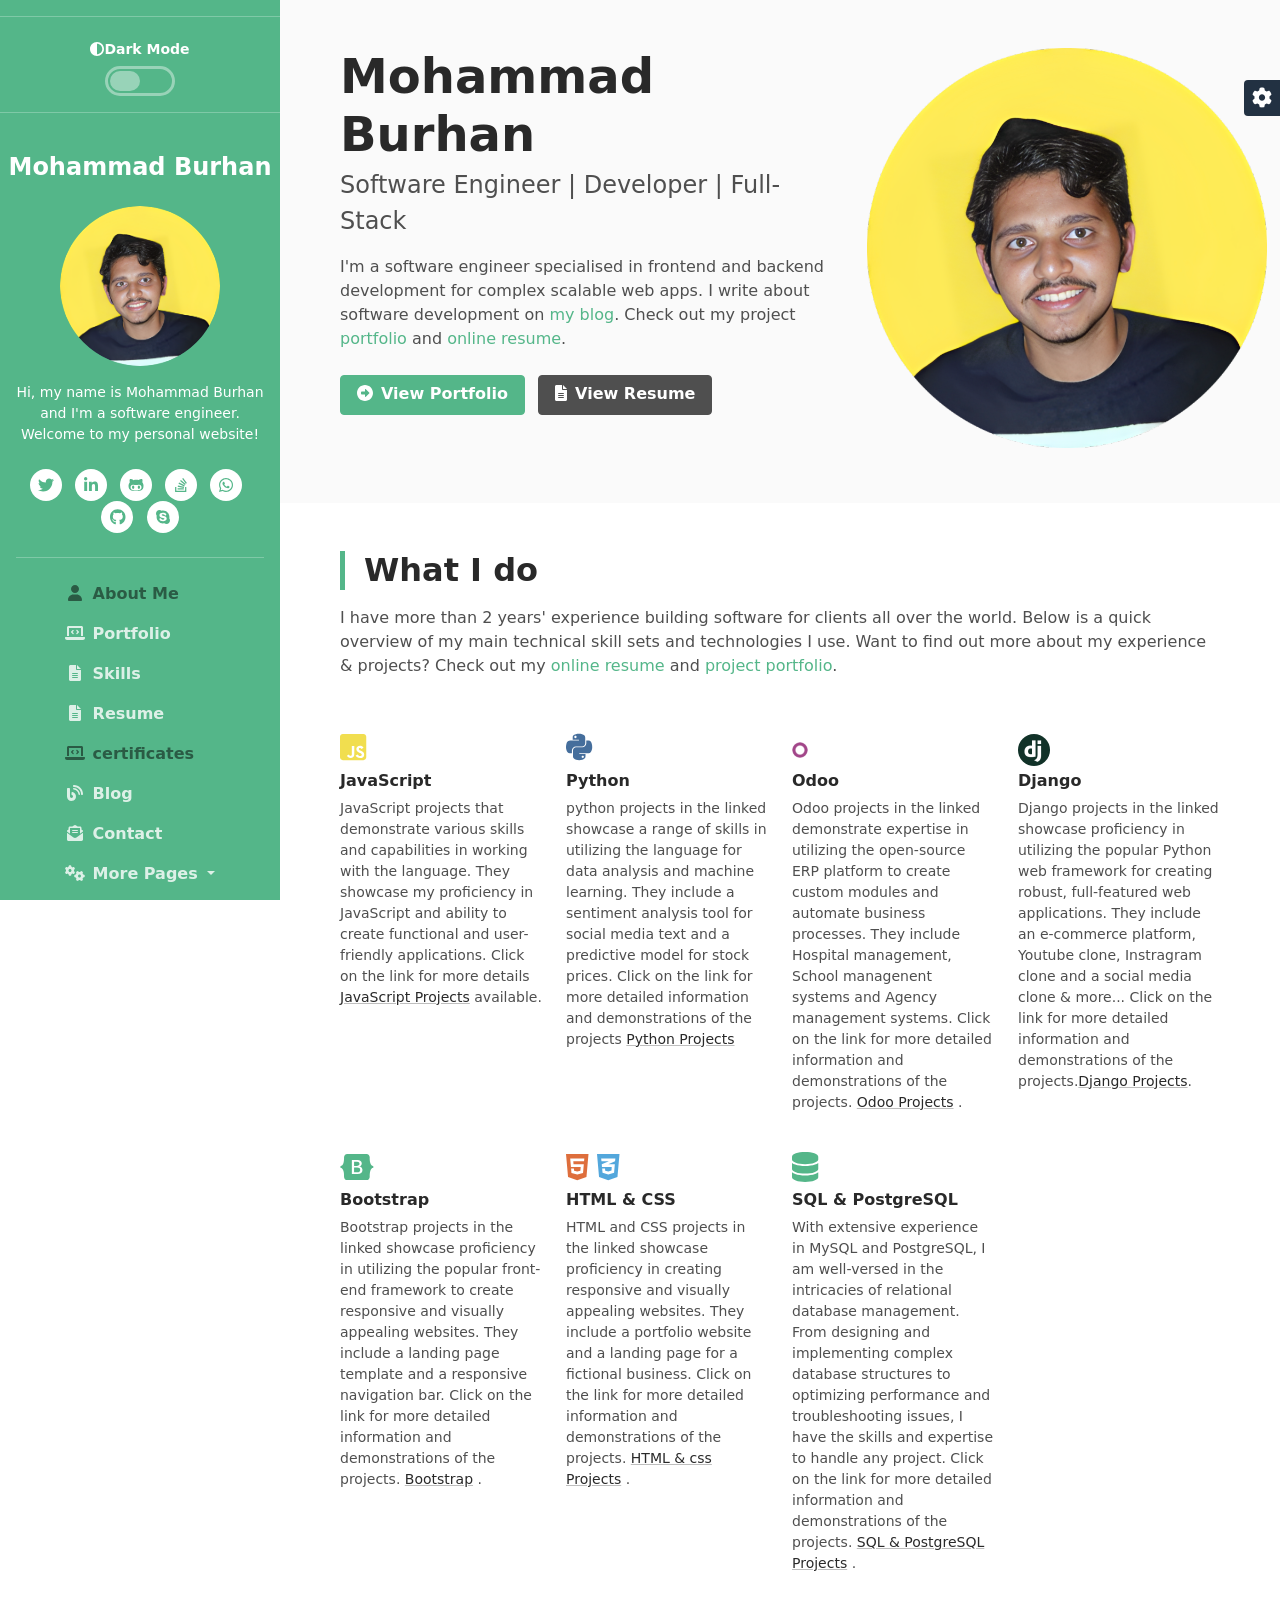
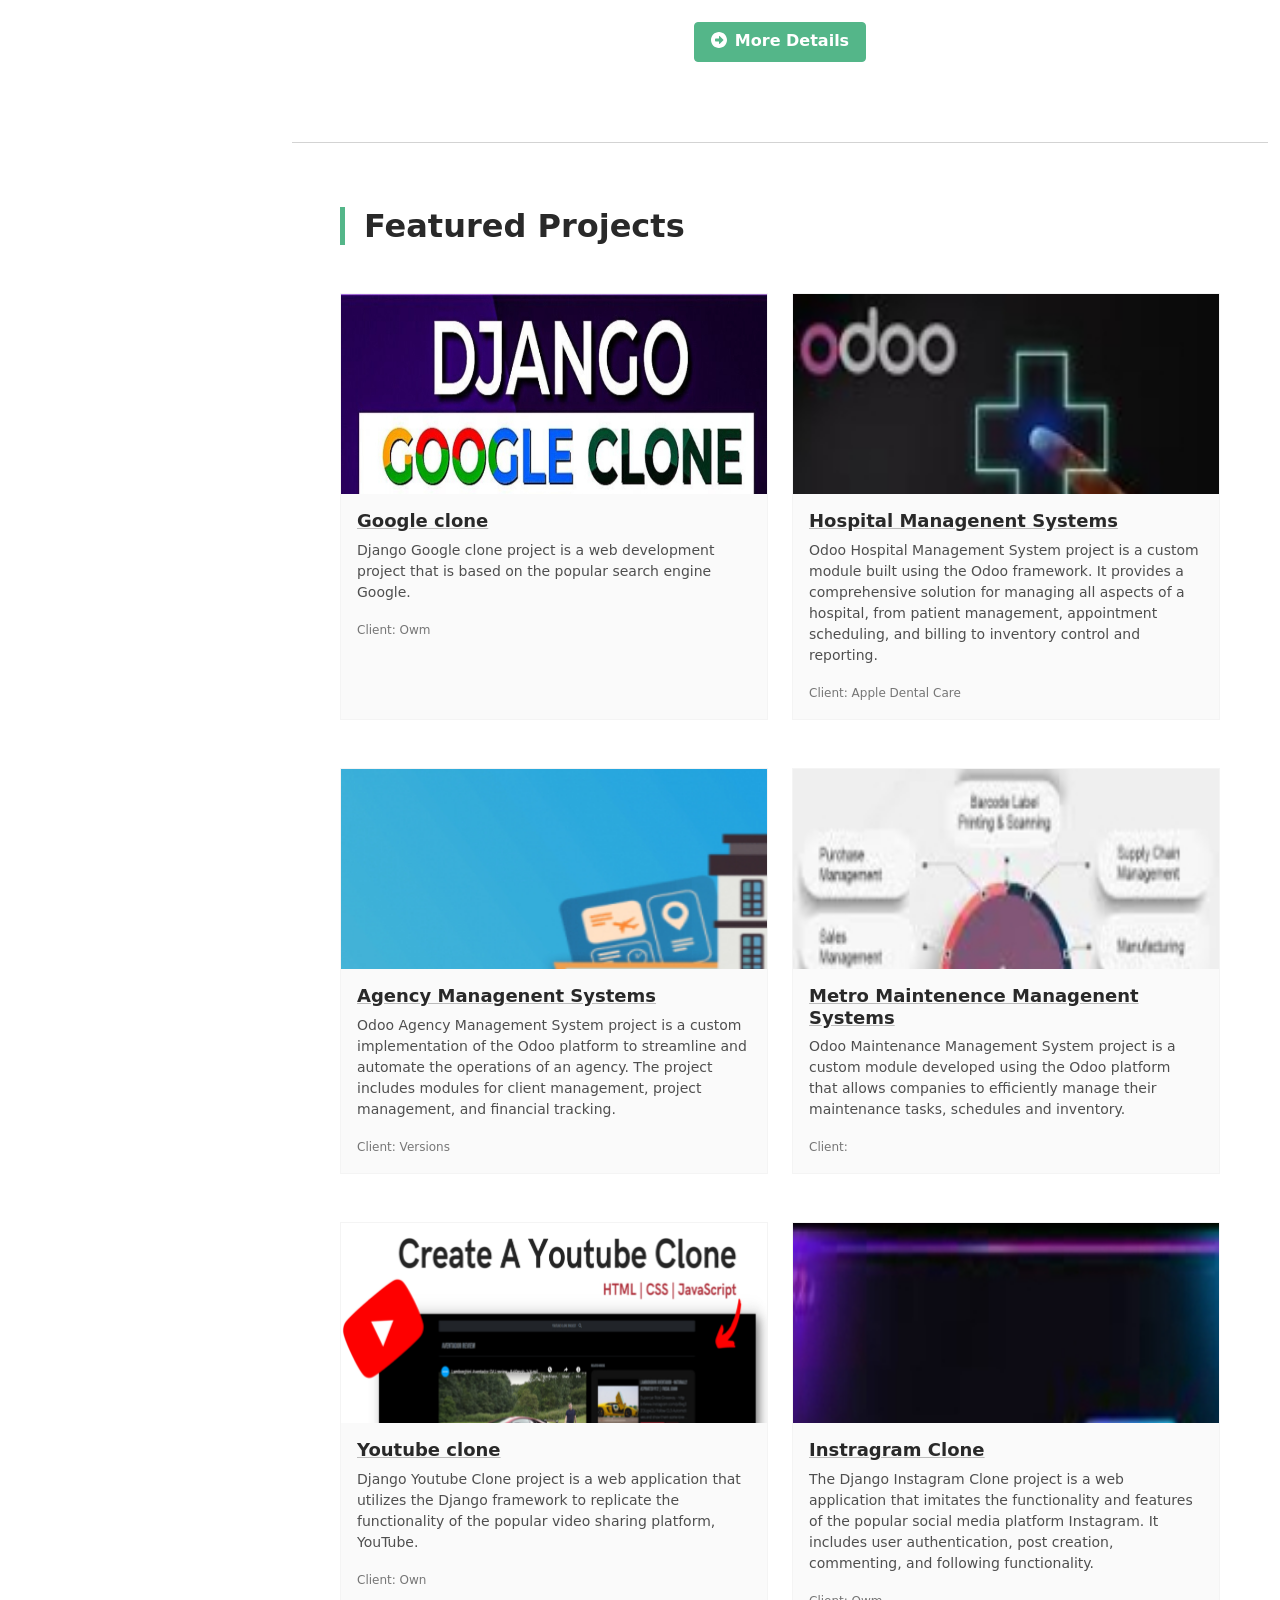
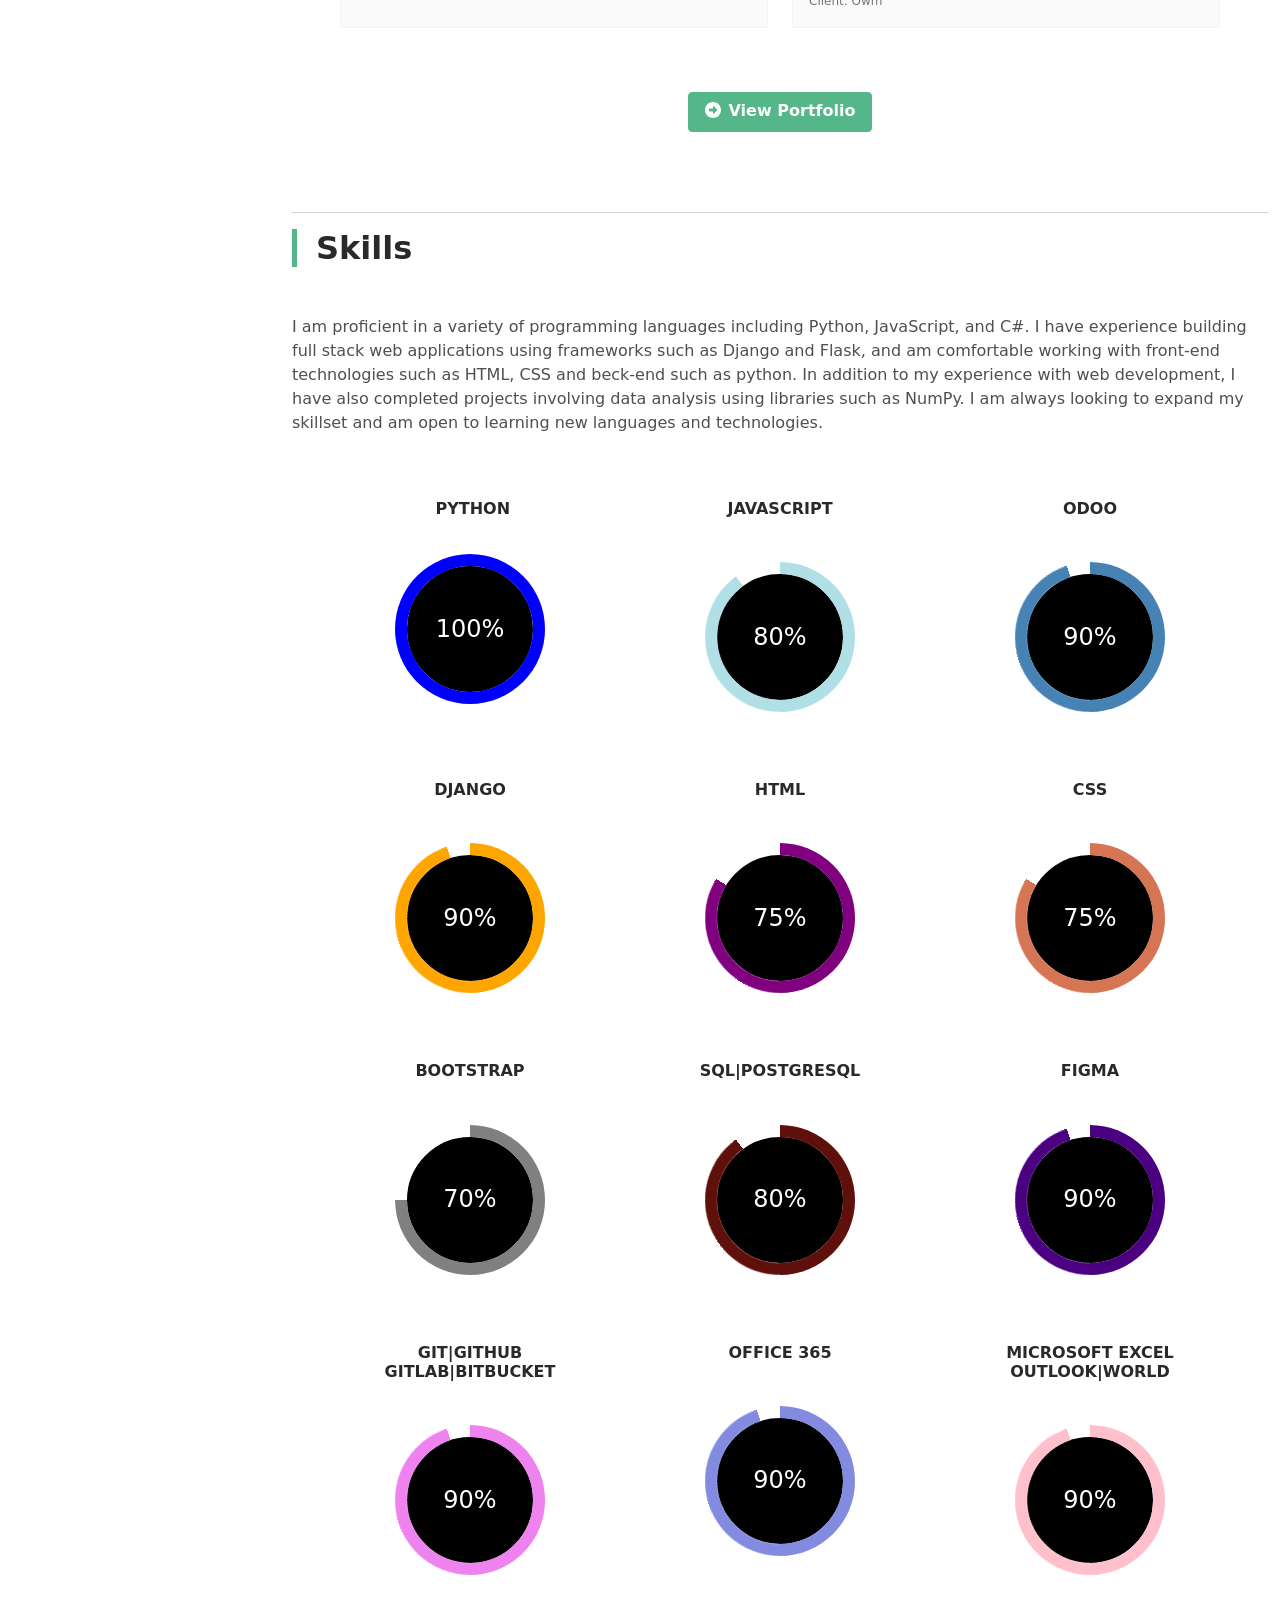
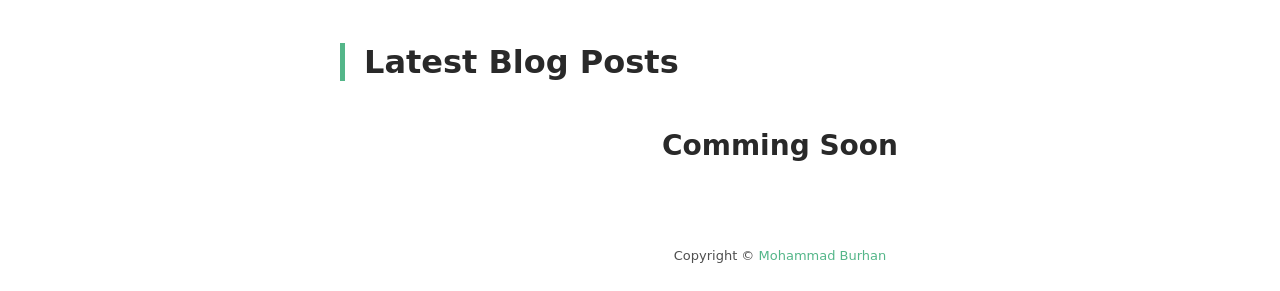
==== index.html @ ff27d80c "updated" ====
<!DOCTYPE html>
<html lang="en">

<head>
	<title>Mohammad Burhan</title>

	<!-- Meta -->
	<meta charset="utf-8">
	<meta http-equiv="X-UA-Compatible" content="IE=edge">
	<meta name="viewport" content="width=device-width, initial-scale=1.0">
	<meta name="description" content="">
	<meta name="author" content="">
	<link rel="shortcut icon" href="favicon.ico">

	<!-- Google Fonts -->
	<link href="https://fonts.googleapis.com/css?family=Roboto:300,400,500,700" rel="stylesheet">

	<!-- FontAwesome JS -->
	<script defer src="assets/fontawesome/js/all.js"></script>

	<!-- Plugin CSS -->
	<link rel="stylesheet" href="assets/plugins/tiny-slider/tiny-slider.css">

	<!-- Theme CSS -->
	<link id="theme-style" rel="stylesheet" href="assets/css/theme-1.css">
	<link id="theme-style" rel="stylesheet" href="assets/css/skill.css">

</head>

<body oncontextmenu="return false;">



	<div class="main-wrapper">
		<section class="about-me-section p-3 p-lg-5 theme-bg-light">
			<header class="header text-center">
				<div class="dark-mode-toggle">
					<hr class="mb-4">
					<h4 class="toggle-name"><i class="fas fa-adjust"></i>Dark Mode</h4>

					<input class="toggle" id="darkmode" type="checkbox">
					<label class="toggle-btn mx-auto mb-0" for="darkmode"></label>
					<hr>

				</div><!--//dark-mode-toggle-->
				<div class="force-overflow">
					<h1 class="blog-name pt-lg-4 mb-0"><a class="no-text-decoration" href="index.html">Mohammad
							Burhan</a></h1>

					<nav class="navbar navbar-expand-lg navbar-dark">

						<button class="navbar-toggler" type="button" data-bs-toggle="collapse"
							data-bs-target="#navigation" aria-controls="navigation" aria-expanded="false"
							aria-label="Toggle navigation">
							<span class="navbar-toggler-icon"></span>
						</button>

						<div id="navigation" class="collapse navbar-collapse flex-column">
							<div class="profile-section pt-3 pt-lg-0">
								<img class="profile-image mb-3 rounded-circle mx-auto" src="assets/images/profile.png"
									alt="image">

								<div class="bio mb-3">Hi, my name is Mohammad Burhan and I'm a software engineer.
									Welcome to my
									personal website!</div><!--//bio-->
								<ul class="social-list list-inline py-2 mx-auto">
									<li class="list-inline-item"><a href="#"><i class="fab fa-twitter fa-fw"></i></a>
									</li>
									<li class="list-inline-item"><a
											href="https://www.linkedin.com/in/burhanmohammad/"><i
												class="fab fa-linkedin-in fa-fw"></i></a></li>
									<li class="list-inline-item"><a href="https://github.com/BurhanMohammad"><i
												class="fab fa-github-alt fa-fw"></i></a></li>
									<li class="list-inline-item"><a href="#"><i
												class="fab fa-stack-overflow fa-fw"></i></a>
									</li>
									<li class="list-inline-item"><a href="https://wa.me/917036037203"><i
												class="fa-brands fa-whatsapp"></i></a></li>
									<li class="list-inline-item"><a href="https://github.com/BurhanMohammad"><i
												class="fa-brands fa-github"></i></a></li>
									<li class="list-inline-item"><a href="https://join.skype.com/invite/yjbxl233XgfF"><i
												class="fa-brands fa-skype"></i></a></li>

								</ul><!--//social-list-->


								<hr>
							</div><!--//profile-section-->


							<ul class="navbar-nav flex-column text-start">
								<li class="nav-item">
									<a class="nav-link scrollto active" href="index.html"><i
											class="fas fa-user fa-fw me-2"></i>About
										Me<span class="sr-only"></span></a>
								</li>
								<li class="nav-item">
									<a class="nav-link scrollto" href="portfolio.html"><i
											class="fas fa-laptop-code fa-fw me-2"></i>Portfolio</a>
								</li>
								<!-- <li class="nav-item">
									<a class="nav-link scrollto" href="services.html"><i
											class="fas fa-briefcase fa-fw me-2"></i>Services
										&amp; Pricing</a>
								</li> -->
								<li class="nav-item">
									<a class="nav-link scrollto" href="skills.html"><i
											class="fas fa-file-alt fa-fw me-2"></i>Skills</a>
								</li>
								<li class="nav-item">
									<a class="nav-link scrollto" href="resume.html"><i
											class="fas fa-file-alt fa-fw me-2"></i>Resume</a>
								</li>
								<li class="nav-item">
									<a class="nav-link active" href="certificates.html"><i
											class="fas fa-laptop-code fa-fw me-2"></i>certificates</a>
								</li>
								<li class="nav-item">
									<a class="nav-link scrollto" href="blog-home.html"><i
											class="fas fa-blog fa-fw me-2"></i>Blog</a>
								</li>
								<li class="nav-item scrollto">
									<a class="nav-link" href="contact.html"><i
											class="fas fa-envelope-open-text fa-fw me-2"></i>Contact</a>
								</li>
								<li class="nav-item dropdown">
									<a class="nav-link dropdown-toggle" href="#" id="navbarDropdown" role="button"
										data-bs-toggle="dropdown" aria-expanded="false">
										<i class="fas fa-cogs fa-fw me-2"></i>More Pages
									</a>
									<ul class="dropdown-menu" aria-labelledby="navbarDropdown">
										<li><a class="dropdown-item" href="project.html">Project Page</a></li>
										<li><a class="dropdown-item" href="blog-home.html">Blog Home 1</a></li>
										<li><a class="dropdown-item" href="blog-home-alt.html">Blog Home 2</a></li>
										<li><a class="dropdown-item" href="blog-post.html">Blog Post</a></li>
									</ul>
								</li>
							</ul>

							<div class="my-2">
								<a class="btn btn-primary" href="contact.html" target="_blank"><i
										class="fas fa-paper-plane me-2"></i>Hire Me</a>
							</div>

						</div>
					</nav>
				</div><!--//force-overflow-->
			</header>
			<div class="container">
				<div class="profile-teaser row">

					<div class="col">
						<h2 class="name font-weight-bold mb-1">Mohammad Burhan</h2>
						<div class="tagline mb-3">Software Engineer | Developer | Full-Stack</div>
						<div class="bio mb-4">I'm a software engineer specialised in frontend and backend development
							for complex scalable web apps. I write about software development on <a class="text-link"
								href="blog-home.html">my blog</a>. Check out
							my project <a class="text-link" href="portfolio.html">portfolio</a> and <a class="text-link"
								href="resume.html">online resume</a>.
						</div><!--//bio-->
						<div class="mb-4">
							<a class="btn btn-primary me-2 mb-3" href="portfolio.html"><i
									class="fas fa-arrow-alt-circle-right me-2"></i><span
									class="d-none d-md-inline">View</span> Portfolio</a>
							<a class="btn btn-secondary mb-3" href="resume.html"><i
									class="fas fa-file-alt me-2"></i><span class="d-none d-md-inline">View</span>
								Resume</a>
						</div>
					</div><!--//col-->

					<div class="col-md-5 col-lg-5">
						<img class="profile-image img-fluid mb-3 mb-lg-0 me-md-0" src="assets/images/profile.png"
							alt="">
					</div>
				</div>
			</div>
		</section><!--//about-me-section-->

		<section class="overview-section p-3 p-lg-5">
			<div class="container">
				<h2 class="section-title font-weight-bold mb-3">What I do</h2>
				<div class="section-intro mb-5">I have more than 2 years' experience building software for clients all
					over the world. Below is a quick overview of my main technical skill sets and technologies I use.
					Want to find out more about my experience & projects? Check out my <a class="text-link"
						href="resume.html">online resume</a> and <a class="text-link" href="portfolio.html">project
						portfolio</a>.</div>
				<div class="row">
					<div class="item col-6 col-lg-3">
						<div class="item-inner">
							<div class="item-icon"><i class="fab fa-js-square"></i></div>
							<h3 class="item-title">JavaScript</h3>
							<div class="item-desc">JavaScript projects that demonstrate various skills and capabilities
								in working with the language.
								They showcase my proficiency in JavaScript and ability to create functional and
								user-friendly applications.
								Click on the link for more details
								<a class="theme-link" href="project.html" target="_blank">JavaScript Projects</a>
								available.
							</div>
						</div><!--//item-inner-->
					</div><!--//item-->
					<div class="item col-6 col-lg-3">
						<div class="item-inner">
							<div class="item-icon"><i class="fab fa-python me-2"></i></div>
							<h3 class="item-title">Python</h3>
							<div class="item-desc">python projects in the linked showcase a range of skills in utilizing
								the language for data analysis and machine learning. They include a sentiment analysis
								tool for social media text and a predictive model for stock prices.
								Click on the link for more detailed information and demonstrations of the projects
								<a class="theme-link" href="project.html" target="_blank">Python Projects</a>
							</div>
						</div><!--//item-inner-->
					</div><!--//item-->

					<div class="item col-6 col-lg-3">
						<div class="item-inner">
							<div class="item-icon"><img class="rounded-circle" src="assets/images/favicon.ico"
									alt="image"></div>
							<h3 class="item-title">Odoo</h3>
							<div class="item-desc">Odoo projects in the linked demonstrate expertise in utilizing the
								open-source ERP platform to create custom modules and automate business processes.
								They include Hospital management, School managenent systems and Agency management
								systems.
								Click on the link for more detailed information and demonstrations of the projects. <a
									class="theme-link" href="project.html" target="_blank">Odoo Projects</a>
								.</div>
						</div><!--//item-inner-->
					</div><!--//item-->

					<div class="item col-6 col-lg-3">
						<div class="item-inner">
							<div class="item-icon"><img class="rounded-circle"
									src="assets/images/favicon.6dbf28c0650e.ico" alt="image"></div>
							<h3 class="item-title">Django</h3>
							<div class="item-desc">Django projects in the linked showcase proficiency in utilizing the
								popular Python web framework for creating robust, full-featured web applications.
								They include an e-commerce platform, Youtube clone, Instragram clone and a social media
								clone & more...
								Click on the link for more detailed information and demonstrations of the projects.<a
									class="theme-link" href="" target="_blank">Django Projects</a>.

							</div>
						</div><!--//item-inner-->
					</div><!--//item-->
					<div class="item col-6 col-lg-3">
						<div class="item-inner">
							<div class="item-icon"><i class="fab fa-bootstrap"></i></div>
							<h3 class="item-title">Bootstrap</h3>
							<div class="item-desc">Bootstrap projects in the linked showcase proficiency in utilizing
								the popular front-end framework to create responsive and visually appealing websites.
								They include a landing page template and a responsive navigation bar. Click on the link
								for more detailed information and demonstrations of the projects. <a class="theme-link"
									href="project.html" target="_blank">Bootstrap</a>
								.
							</div>
						</div><!-- //item-inner -->
					</div><!-- //item -->
					<!-- <div class="item col-6 col-lg-3">
						<div class="item-inner">
							<div class="item-icon"><i class="fab fa-npm me-2"></i><i class="fab fa-gulp me-2"></i><i
									class="fab fa-grunt"></i></div>
							<h3 class="item-title">npm, Gulp &amp; Grunt</h3>
							<div class="item-desc">List skills/technologies here. You can change the icon above to any
								of the 1500+ <a class="theme-link" href="https://fontawesome.com/"
									target="_blank">FontAwesome 5 free icons</a> available. Aenean commodo ligula eget
								dolor. </div>
						</div>//item-inner
					</div>//item -->
					<div class="item col-6 col-lg-3">
						<div class="item-inner">
							<div class="item-icon"><i class="fab fa-html5 me-2"></i><i class="fab fa-css3-alt"></i>
							</div>
							<h3 class="item-title">HTML &amp; CSS</h3>
							<div class="item-desc">HTML and CSS projects in the linked showcase proficiency in creating
								responsive and visually appealing websites. They include a portfolio website and a
								landing page for a fictional business. Click on the link for more detailed information
								and demonstrations of the projects. <a class="theme-link" href="project.html"
									target="_blank">HTML & css Projects</a>

								. </div>
						</div><!--//item-inner-->
					</div><!--//item-->
					<div class="item col-6 col-lg-3">
						<div class="item-inner">
							<div class="item-icon"><i class="fas fa-database"></i>
							</div>
							<h3 class="item-title">SQL &amp; PostgreSQL</h3>
							<div class="item-desc">With extensive experience in MySQL and PostgreSQL, I am
								well-versed in the intricacies of relational database management. From designing and
								implementing complex database structures to optimizing performance and troubleshooting
								issues, I have the skills and expertise to handle any project. Click on the link for
								more detailed information
								and demonstrations of the projects. <a class="theme-link" href="project.html"
									target="_blank">SQL & PostgreSQL Projects</a>

								. </div>
						</div><!--//item-inner-->
					</div><!--//item-->
					<!-- <div class="item col-6 col-lg-3">
						<div class="item-inner">
							<div class="item-icon"><i class="fab fa-sass me-2"></i><i class="fab fa-less"></i></div>
							<h3 class="item-title">Sass &amp; LESS</h3>
							<div class="item-desc">List skills/technologies here. You can change the icon above to any
								of the 1500+ <a class="theme-link" href="https://fontawesome.com/"
									target="_blank">FontAwesome 5 free icons</a> available. Aenean commodo ligula eget
								dolor. </div>
						</div>//item-inner
					</div>//item -->
				</div><!--//row-->
				<div class="text-center py-3"><a href="project.html" class="btn btn-primary"><i
							class="fas fa-arrow-alt-circle-right me-2"></i>More Details

					</a></div>

			</div><!--//container-->
		</section>

		<div class="container">
			<hr>
		</div>

		<!-- <section class="testimonials-section p-3 p-lg-5">
			<div class="container">
				<h2 class="section-title font-weight-bold mb-5">Testimonials</h2>

				<div class="testiomonial-carousel-container">
					<div class="testimonial-carousel  tiny-slider">
						<div class="item">
							<div class="item-inner">
								<div class="quote-holder">
									<blockquote class="quote-content">
										Simon is a brilliant software engineer! Lorem ipsum dolor sit amet, consectetuer
										adipiscing elit. Aenean commodo ligula eget dolor. Aenean massa. Cum sociis
										natoque penatibus et magnis.
									</blockquote>
									<i class="fas fa-quote-left"></i>
								</div>//quote-holder
								<div class="source-holder">
									<div class="source-profile">
										<img src="assets/images/clients/profile-1.png" alt="image" />
									</div>
									<div class="meta">
										<div class="name">Brandon James</div>
										<div class="info">Project Manager, Google</div>
									</div>
								</div>
							</div>//item-inner
						</div>//item

						<div class="item">
							<div class="item-inner">
								<div class="quote-holder">
									<blockquote class="quote-content">
										Simon is a brilliant software engineer! Lorem ipsum dolor sit amet, consectetuer
										adipiscing elit. Aenean commodo ligula eget dolor. Aenean massa. Cum sociis
										natoque penatibus et magnis.
									</blockquote>
									<i class="fas fa-quote-left"></i>
								</div>//quote-holder
								<div class="source-holder">
									<div class="source-profile">
										<img src="assets/images/clients/profile-2.png" alt="image" />
									</div>
									<div class="meta">
										<div class="name">Kate Sanders</div>
										<div class="info">Project Manager, Uber</div>
									</div>
								</div>
							</div>//item-inner
						</div>//item

						<div class="item">
							<div class="item-inner">
								<div class="quote-holder">
									<blockquote class="quote-content">
										Simon is a brilliant software engineer! Lorem ipsum dolor sit amet, consectetuer
										adipiscing elit. Aenean commodo ligula eget dolor. Aenean massa. Cum sociis
										natoque penatibus et magnis.
									</blockquote>
									<i class="fas fa-quote-left"></i>
								</div>//quote-holder
								<div class="source-holder">
									<div class="source-profile">
										<img src="assets/images/clients/profile-3.png" alt="image" />
									</div>
									<div class="meta">
										<div class="name">James Lee</div>
										<div class="info">Product Manager, Amazon</div>
									</div>
								</div>
							</div>//item-inner
						</div>//item

						<div class="item">
							<div class="item-inner">
								<div class="quote-holder">
									<blockquote class="quote-content">
										Simon is a brilliant software engineer! Lorem ipsum dolor sit amet, consectetuer
										adipiscing elit. Aenean commodo ligula eget dolor. Aenean massa. Cum sociis
										natoque penatibus et magnis.
									</blockquote>
									<i class="fas fa-quote-left"></i>
								</div>//quote-holder
								<div class="source-holder">
									<div class="source-profile">
										<img src="assets/images/clients/profile-4.png" alt="image" />
									</div>
									<div class="meta">
										<div class="name">James Lee</div>
										<div class="info">Product Manager, Amazon</div>
									</div>
								</div>
							</div>//item-inner
						</div>//item

						<div class="item">
							<div class="item-inner">
								<div class="quote-holder">
									<blockquote class="quote-content">
										Simon is a brilliant software engineer! Lorem ipsum dolor sit amet, consectetuer
										adipiscing elit. Aenean commodo ligula eget dolor. Aenean massa. Cum sociis
										natoque penatibus et magnis.
									</blockquote>
									<i class="fas fa-quote-left"></i>
								</div>//quote-holder
								<div class="source-holder">
									<div class="source-profile">
										<img src="assets/images/clients/profile-5.png" alt="image" />
									</div>
									<div class="meta">
										<div class="name">Olivia White</div>
										<div class="info">Product Manager, Dropbox</div>
									</div>
								</div>
							</div>//item-inner
						</div>//item

						<div class="item">
							<div class="item-inner">
								<div class="quote-holder">
									<blockquote class="quote-content">
										Simon is a brilliant software engineer! Lorem ipsum dolor sit amet, consectetuer
										adipiscing elit. Aenean commodo ligula eget dolor. Aenean massa. Cum sociis
										natoque penatibus et magnis.
									</blockquote>
									<i class="fas fa-quote-left"></i>
								</div>//quote-holder
								<div class="source-holder">
									<div class="source-profile">
										<img src="assets/images/clients/profile-6.png" alt="image" />
									</div>
									<div class="meta">
										<div class="name">Samuel Reyes</div>
										<div class="info">CTO, StartupHub</div>
									</div>
								</div>
							</div>//item-inner
						</div>//item
					</div>//testimonial-carousel
				</div>//testimonial-carousel-container
			</div>//container
		</section>//testimonials-section -->

		<!-- <div class="container">
			<hr>
		</div> -->

		<section class="featured-section p-3 p-lg-5">
			<div class="container">
				<h2 class="section-title font-weight-bold mb-5">Featured Projects</h2>
				<div class="row">
					<div class="col-md-6 mb-5">
						<div class="card project-card">
							<div class="row no-gutters">
								<div class="card-img-holder">
									<img src="assets/images/project/project-1.jpg" class="card-img" alt="image">
								</div>
								<div class="">
									<div class="card-body">
										<h5 class="card-title"><a href="project.html" class="theme-link">Google
												clone</a></h5>
										<p class="card-text">Django Google clone project is a web development project
											that is based on the popular search engine Google.</p>
										<p class="card-text"><small class="text-muted">Client: Owm</small></p>
									</div>
								</div>
							</div>
							<div class="link-mask">
								<a class="link-mask-link" href="project.html"></a>
								<div class="link-mask-text">
									<a class="btn btn-secondary" href="project.html">
										<i class="fas fa-eye me-2"></i>View Case Study
									</a>
								</div>
							</div><!--//link-mask-->
						</div><!--//card-->
					</div><!--//col-->
					<div class="col-md-6 mb-5">
						<div class="card project-card">
							<div class="row no-gutters">
								<div class="card-img-holder">
									<img src="assets/images/project/project-2.jpg" class="card-img" alt="image">
								</div>
								<div class="">
									<div class="card-body">
										<h5 class="card-title"><a href="project.html" class="theme-link">Hospital
												Managenent Systems</a></h5>
										<p class="card-text">Odoo Hospital Management System project is a custom module
											built using the Odoo framework. It provides a comprehensive solution for
											managing all aspects of a hospital, from patient management, appointment
											scheduling, and billing to inventory control and reporting.</p>
										<p class="card-text"><small class="text-muted">Client: Apple Dental Care</small>
										</p>
									</div>
								</div>
							</div>
							<div class="link-mask">
								<a class="link-mask-link" href="project.html"></a>
								<div class="link-mask-text">
									<a class="btn btn-secondary" href="project.html">
										<i class="fas fa-eye me-2"></i>View Case Study
									</a>
								</div>
							</div><!--//link-mask-->
						</div><!--//card-->
					</div><!--//col-->
					<div class="col-md-6 mb-5">
						<div class="card project-card">
							<div class="row no-gutters">
								<div class="card-img-holder">
									<img src="assets/images/project/project-3.jpg" class="card-img" alt="image">
								</div>
								<div class="">
									<div class="card-body">
										<h5 class="card-title"><a href="project.html" class="theme-link">Agency
												Managenent Systems</a></h5>
										<p class="card-text">Odoo Agency Management System project is a custom
											implementation of the Odoo platform to streamline and automate the
											operations of an agency. The project includes modules for client management,
											project management, and financial tracking. </p>
										<p class="card-text"><small class="text-muted">Client: Versions</small></p>
									</div>
								</div>
							</div>
							<div class="link-mask">
								<a class="link-mask-link" href="project.html"></a>
								<div class="link-mask-text">
									<a class="btn btn-secondary" href="project.html">
										<i class="fas fa-eye me-2"></i>View Case Study
									</a>
								</div>
							</div><!--//link-mask-->
						</div><!--//card-->
					</div><!--//col-->
					<div class="col-md-6 mb-5">
						<div class="card project-card">
							<div class="row no-gutters">
								<div class="card-img-holder">
									<img src="assets/images/project/project-4.jpg" class="card-img" alt="image">
								</div>
								<div class="">
									<div class="card-body">
										<h5 class="card-title"><a href="project.html" class="theme-link">Metro
												Maintenence Managenent Systems</a></h5>
										<p class="card-text">Odoo Maintenance Management System project is a custom
											module developed using the Odoo platform that allows companies to
											efficiently manage their maintenance tasks, schedules and inventory.</p>
										<p class="card-text"><small class="text-muted">Client: </small></p>
									</div>
								</div>
							</div>
							<div class="link-mask">
								<a class="link-mask-link" href="project.html"></a>
								<div class="link-mask-text">
									<a class="btn btn-secondary" href="project.html">
										<i class="fas fa-eye me-2"></i>View Case Study
									</a>
								</div>
							</div><!--//link-mask-->
						</div><!--//card-->
					</div><!--//col-->

					<div class="col-md-6 mb-5">
						<div class="card project-card">
							<div class="row no-gutters">
								<div class="card-img-holder">
									<img src="assets/images/project/project-5.jpg" class="card-img" alt="image">
								</div>
								<div class="">
									<div class="card-body">
										<h5 class="card-title"><a href="project.html" class="theme-link">Youtube
												clone</a></h5>
										<p class="card-text">Django Youtube Clone project is a web application that
											utilizes the Django framework to replicate the functionality of the popular
											video sharing platform, YouTube.</p>
										<p class="card-text"><small class="text-muted">Client: Own</small></p>
									</div>
								</div>
							</div>
							<div class="link-mask">
								<a class="link-mask-link" href="project.html"></a>
								<div class="link-mask-text">
									<a class="btn btn-secondary" href="project.html">
										<i class="fas fa-eye me-2"></i>View Case Study
									</a>
								</div>
							</div><!--//link-mask-->
						</div><!--//card-->
					</div><!--//col-->
					<div class="col-md-6 mb-5">
						<div class="card project-card">
							<div class="row no-gutters">
								<div class="card-img-holder">
									<img src="assets/images/project/project-6.jpg" class="card-img" alt="image">
								</div>
								<div class="">
									<div class="card-body">
										<h5 class="card-title"><a href="project.html" class="theme-link">Instragram
												Clone</a></h5>
										<p class="card-text">The Django Instagram Clone project is a web application
											that imitates the functionality and features of the popular social media
											platform Instagram. It includes user authentication, post creation,
											commenting, and following functionality. </p>
										<p class="card-text"><small class="text-muted">Client: Owm</small></p>
									</div>
								</div>
							</div>
							<div class="link-mask">
								<a class="link-mask-link" href="project.html"></a>
								<div class="link-mask-text">
									<a class="btn btn-secondary" href="project.html">
										<i class="fas fa-eye me-2"></i>View Case Study
									</a>
								</div>
							</div><!--//link-mask-->
						</div><!--//card-->
					</div><!--//col-->


				</div><!--//row-->
				<div class="text-center py-3"><a href="portfolio.html" class="btn btn-primary"><i
							class="fas fa-arrow-alt-circle-right me-2"></i>View Portfolio</a></div>

			</div><!--//container-->
		</section><!--//featured-section-->

		<div class="container">
			<hr>
		</div>
		<section id="skills" class="skills section-bg">
			<div class="container">

				<div class="">
					<h2 class="section-title font-weight-bold mb-5">Skills</h2>
					<p>I am proficient in a variety of programming languages including Python, JavaScript, and C#. I
						have
						experience building full stack web applications using frameworks such as Django and Flask, and
						am
						comfortable working with front-end technologies such as HTML, CSS and beck-end such as python.
						In addition to my experience
						with web development, I have also completed projects involving data analysis using
						libraries such as NumPy. I am always looking to expand my skillset and am open to learning
						new languages and technologies.</p>
				</div>

				<div class="row d-flex justify-content-center mt-100">

					<div class="col-auto">
						<div class=" rounded-lg p-5 ">
							<h2 class="h6 font-weight-bold text-center mb-3">&nbsp;PYTHON</h2>
							<div class="progress blue">
								<span class="progress-left">
									<span class="progress-bar"></span>
								</span>
								<span class="progress-right">
									<span class="progress-bar"></span>
								</span>
								<div class="progress-value">100%</div>
							</div>
						</div>
					</div>
					<div class="col-auto">
						<div class=" rounded-lg p-5 ">
							<h2 class="h6 font-weight-bold text-center mb-4">JAVASCRIPT</h2>
							<div class="progress powderblue">
								<span class="progress-left">
									<span class="progress-bar"></span>
								</span>
								<span class="progress-right">
									<span class="progress-bar"></span>
								</span>
								<div class="progress-value">80%</div>
							</div>
						</div>
					</div>



					<div class="col-auto">
						<div class=" rounded-lg p-5 ">
							<h2 class="h6 font-weight-bold text-center mb-4">ODOO</h2>

							<div class="progress steelblue">
								<span class="progress-left">
									<span class="progress-bar"></span>
								</span>
								<span class="progress-right">
									<span class="progress-bar"></span>
								</span>
								<div class="progress-value">90%</div>
							</div>

						</div>
					</div>

					<div class="col-auto">
						<div class=" rounded-lg p-5 ">
							<h2 class="h6 font-weight-bold text-center mb-4">DJANGO</h2>
							<div class="progress orange">
								<span class="progress-left">
									<span class="progress-bar"></span>
								</span>
								<span class="progress-right">
									<span class="progress-bar"></span>
								</span>
								<div class="progress-value">90%</div>
							</div>
						</div>
					</div>
					<div class="col-auto">
						<div class=" rounded-lg p-5 ">
							<h2 class="h6 font-weight-bold text-center mb-4">HTML</h2>
							<div class="progress purple">
								<span class="progress-left">
									<span class="progress-bar"></span>
								</span>
								<span class="progress-right">
									<span class="progress-bar"></span>
								</span>
								<div class="progress-value">75%</div>
							</div>
						</div>
					</div>

					<div class="col-auto">
						<div class=" rounded-lg p-5 ">
							<h2 class="h6 font-weight-bold text-center mb-4">CSS</h2>
							<div class="progress black">
								<span class="progress-left">
									<span class="progress-bar"></span>
								</span>
								<span class="progress-right">
									<span class="progress-bar"></span>
								</span>
								<div class="progress-value">75%</div>
							</div>
						</div>
					</div>

					<div class="col-auto">
						<div class=" rounded-lg p-5 ">
							<h2 class="h6 font-weight-bold text-center mb-4">BOOTSTRAP</h2>
							<div class="progress gray">
								<span class="progress-left">
									<span class="progress-bar"></span>
								</span>
								<span class="progress-right">
									<span class="progress-bar"></span>
								</span>
								<div class="progress-value">70%</div>
							</div>
						</div>
					</div>

					<div class="col-auto">
						<div class=" rounded-lg p-5 ">
							<h2 class="h6 font-weight-bold text-center mb-4">SQL|POSTGRESQL</h2>

							<div class="progress red">
								<span class="progress-left">
									<span class="progress-bar"></span>
								</span>
								<span class="progress-right">
									<span class="progress-bar"></span>
								</span>
								<div class="progress-value">80%</div>
							</div>
						</div>
					</div>

					<div class="col-auto">
						<div class=" rounded-lg p-5 ">
							<h2 class="h6 font-weight-bold text-center mb-4">FIGMA</h2>
							<div class="progress indigo">
								<span class="progress-left">
									<span class="progress-bar"></span>
								</span>
								<span class="progress-right">
									<span class="progress-bar"></span>
								</span>
								<div class="progress-value">90%</div>
							</div>
						</div>
					</div>

					<div class="col-auto">
						<div class=" rounded-lg p-5 ">
							<h2 class="h6 font-weight-bold text-center mb-4">GIT|GITHUB<br>GITLAB|BITBUCKET</h2>
							<div class="progress violet">
								<span class="progress-left">
									<span class="progress-bar"></span>
								</span>
								<span class="progress-right">
									<span class="progress-bar"></span>
								</span>
								<div class="progress-value">90%</div>
							</div>
						</div>
					</div>

					<div class="col-auto">
						<div class=" rounded-lg p-5 ">
							<h2 class="h6 font-weight-bold text-center mb-4">OFFICE 365</h2>
							<div class="progress green">
								<span class="progress-left">
									<span class="progress-bar"></span>
								</span>
								<span class="progress-right">
									<span class="progress-bar"></span>
								</span>
								<div class="progress-value">90%</div>
							</div>
						</div>
					</div>

					<div class="col-auto">
						<div class=" rounded-lg p-5 ">
							<h2 class="h6 font-weight-bold text-center mb-4">MICROSOFT EXCEL<br>OUTLOOK|WORLD</h2>
							<div class="progress pink">
								<span class="progress-left">
									<span class="progress-bar"></span>
								</span>
								<span class="progress-right">
									<span class="progress-bar"></span>
								</span>
								<div class="progress-value">90%</div>
							</div>
						</div>
					</div>



				</div>

			</div>
		</section>

		<section class="latest-blog-section p-3 p-lg-5">
			<div class="container">
				<h2 class="section-title font-weight-bold mb-5">Latest Blog Posts</h2>

				<h3 class="text-center">Comming Soon</h3>


				<!-- <div class="row">
					
					<div class="col-md-4 mb-5">
						<div class="card blog-post-card">
							<img class="card-img-top" src="assets/images/blog/blog-post-thumb-card-1.jpg" alt="image">
							<div class="card-body">
								<h5 class="card-title"><a class="theme-link" href="blog-post.html">Top 3 JavaScript
										Frameworks</a></h5>
								<p class="card-text">Lorem ipsum dolor sit amet, consectetuer adipiscing elit. Aenean
									commodo ligula eget dolor. Aenean massa. Cum sociis natoque penatibus et magnis dis
									parturient...</p>
								<p class="mb-0"><a class="text-link" href="blog-post.html">Read more &rarr;</a></p>

							</div>
							<div class="card-footer">
								<small class="text-muted">Published 2 days ago</small>
							</div>
						</div>//card
					</div>//col
					<div class="col-md-4 mb-5">
						<div class="card blog-post-card">
							<img class="card-img-top" src="assets/images/blog/blog-post-thumb-card-2.jpg" alt="image">
							<div class="card-body">
								<h5 class="card-title"><a class="theme-link" href="blog-post.html">About Remote
										Working</a></h5>
								<p class="card-text">Lorem ipsum dolor sit amet, consectetuer adipiscing elit. Aenean
									commodo ligula eget dolor. Aenean massa. Cum sociis natoque penatibus et magnis dis
									parturient...</p>
								<p class="mb-0"><a class="text-link" href="blog-post.html">Read more &rarr;</a></p>
							</div>
							<div class="card-footer">
								<small class="text-muted">Published a week ago</small>

							</div>
						</div>//card
					</div>//col
					<div class="col-md-4 mb-5">
						<div class="card blog-post-card">
							<img class="card-img-top" src="assets/images/blog/blog-post-thumb-card-3.jpg" alt="image">
							<div class="card-body">
								<h5 class="card-title"><a class="theme-link" href="blog-post.html">A Guide to Becoming a
										Full-Stack Developer</a></h5>
								<p class="card-text">Lorem ipsum dolor sit amet, consectetuer adipiscing elit. Aenean
									commodo ligula eget dolor. Aenean massa. Cum sociis natoque penatibus et magnis dis
									parturient...</p>
								<p class="mb-0"><a class="text-link" href="blog-post.html">Read more &rarr;</a></p>
							</div>
							<div class="card-footer">
								<small class="text-muted">Published 3 weeks ago</small>
							</div>
						</div>//card
					</div>//col
				</div>//row -->
				<!-- <div class="text-center py-3"><a href="blog-hom.html" class="btn btn-primary"><i
							class="fas fa-arrow-alt-circle-right me-2"></i>View Blog</a></div> -->
			</div><!--//container-->

		</section><!--//latest-blog-section-->

		<footer class="footer text-center py-4">
			<small class="copyright">Copyright &copy; <a href="" target="_blank">Mohammad Burhan</a></small>
		</footer>

	</div><!--//main-wrapper-->



	<!-- *****CONFIGURE STYLE (REMOVE ON YOUR PRODUCTION SITE)****** -->
	<div id="config-panel" class="config-panel config-panel-hide d-none d-lg-block">
		<div class="panel-inner">
			<a id="config-trigger" class="config-trigger text-center" href="#"><i class="fas fa-cog mx-auto"
					data-fa-transform="down-6"></i></a>
			<h5 class="panel-title">Choose Colour</h5>
			<ul id="color-options" class="list-inline mb-0">
				<li class="theme-1 active list-inline-item"><a data-style="assets/css/theme-1.css" href="#"></a></li>
				<li class="theme-2  list-inline-item"><a data-style="assets/css/theme-2.css" href="#"></a></li>
				<li class="theme-3  list-inline-item"><a data-style="assets/css/theme-3.css" href="#"></a></li>
				<li class="theme-4  list-inline-item"><a data-style="assets/css/theme-4.css" href="#"></a></li>
				<li class="theme-5  list-inline-item"><a data-style="assets/css/theme-5.css" href="#"></a></li>
				<li class="theme-6  list-inline-item"><a data-style="assets/css/theme-6.css" href="#"></a></li>
				<li class="theme-7  list-inline-item"><a data-style="assets/css/theme-7.css" href="#"></a></li>
				<li class="theme-8  list-inline-item"><a data-style="assets/css/theme-8.css" href="#"></a></li>
				<li class="theme-9  list-inline-item"><a data-style="assets/css/theme-9.css" href="#"></a></li>
				<li class="theme-10  list-inline-item"><a data-style="assets/css/theme-10.css" href="#"></a></li>
			</ul>
			<a id="config-close" class="close" href="#"><i class="fa fa-times-circle"></i></a>
		</div><!--//panel-inner-->
	</div><!--//configure-panel-->

	<!-- Javascript -->
	<script src="assets/plugins/popper.min.js"></script>
	<script src="assets/plugins/bootstrap/js/bootstrap.min.js"></script>

	<script src="assets/plugins/tiny-slider/min/tiny-slider.js"></script>
	<script src="assets/js/testimonials.js"></script>

	<!-- Style Switcher (REMOVE ON YOUR PRODUCTION SITE) -->
	<script src="assets/js/demo/style-switcher.js"></script>

	<!-- Dark Mode -->
	<script src="assets/plugins/js-cookie.min.js"></script>
	<script src="assets/js/dark-mode.js"></script>

	<script src="desable_rightclick.js"></script>

</body>

</html>
---- assets/css/skill.css ----
.progress {
  width: 150px;
  height: 150px !important;
  float: left;
  line-height: 150px;
  background: none;
  margin: 20px;
  box-shadow: none;
  position: relative;
}

.progress:after {
  content: "";
  width: 100%;
  height: 100%;
  border-radius: 50%;
  border: 12px solid #fff;
  position: absolute;
  top: 0;
  left: 0;
}

.progress>span {
  width: 50%;
  height: 100%;
  overflow: hidden;
  position: absolute;
  top: 0;
  z-index: 1;
}

.progress .progress-left {
  left: 0;
}

.progress .progress-bar {
  width: 100%;
  height: 100%;
  background: none;
  border-width: 12px;
  border-style: solid;
  position: absolute;
  top: 0;
}

.progress .progress-left .progress-bar {
  left: 100%;
  border-top-right-radius: 80px;
  border-bottom-right-radius: 80px;
  border-left: 0;
  -webkit-transform-origin: center left;
  transform-origin: center left;
}

.progress .progress-right {
  right: 0;
}

.progress .progress-right .progress-bar {
  left: -100%;
  border-top-left-radius: 80px;
  border-bottom-left-radius: 80px;
  border-right: 0;
  -webkit-transform-origin: center right;
  transform-origin: center right;
  animation: loading-1 1.8s linear forwards;
}

.progress .progress-value {
  width: 90%;
  height: 90%;
  border-radius: 50%;
  background: #000;
  font-size: 24px;
  color: #fff;
  line-height: 135px;
  text-align: center;
  position: absolute;
  top: 5%;
  left: 5%;
}

.progress.blue .progress-bar {
  border-color: blue;
  /* python    */
}

.progress.blue .progress-left .progress-bar {
  animation: loading-2 1.5s linear forwards 1.8s;
}

.progress.yellow .progress-bar {
  border-color: yellow;
}

.progress.yellow .progress-right .progress-bar {
  animation: loading-3 1.8s linear forwards;
}

.progress.yellow .progress-left .progress-bar {
  animation: none;
}

.progress.steelblue .progress-bar {
  border-color: steelblue;
  /* odoo*/
}

.progress.steelblue .progress-left .progress-bar {
  animation: loading-4 1.5s linear forwards 1.8s;
}

/* Django*/
/* .progress.orange .progress-bar {
  border-color: orange;                                         
}
.progress.orange .progress-left .progress-bar {
  animation: loading-5 1.5s linear forwards 1.8s;
} */
/* .progress.orange .progress-bar {
  border-color: orange;
}
.progress.orange .progress-left .progress-bar {
  animation: loading-6 1.5s linear forwards 1.8s;
} */
.progress.orange .progress-bar {
  border-color: orange;
}

.progress.orange .progress-left .progress-bar {
  animation: loading-7 1.5s linear forwards 1.8s;
}

.progress.purple .progress-bar {
  border-color: purple;
  /*HTML     */
}

.progress.purple .progress-left .progress-bar {
  animation: loading-8 1.5s linear forwards 1.8s;
}

.progress.black .progress-bar {
  border-color: #D67553;
  /*CSS     */
}

.progress.black .progress-left .progress-bar {
  animation: loading-9 1.5s linear forwards 1.8s;
}

.progress.gray .progress-bar {
  border-color: gray;
  /*bootstrap     */
}

.progress.gray .progress-left .progress-bar {
  animation: loading-10 1.5s linear forwards 1.8s;
}

.progress.red .progress-bar {
  border-color: #60100B;
  /*SQL     */
}

.progress.red .progress-left .progress-bar {
  animation: loading-11 1.5s linear forwards 1.8s;
}

.progress.indigo .progress-bar {
  border-color: indigo;
  /*Figma     */
}

.progress.indigo .progress-left .progress-bar {
  animation: loading-12 1.5s linear forwards 1.8s;
}

.progress.violet .progress-bar {
  border-color: violet;
  /*Github     */
}

.progress.violet .progress-left .progress-bar {
  animation: loading-13 1.5s linear forwards 1.8s;
}

.progress.powderblue .progress-bar {
  border-color: powderblue;
  /*javascript    */
}

.progress.powderblue .progress-left .progress-bar {
  animation: loading-11 1.5s linear forwards 1.8s;
}

.progress.green .progress-bar {
  border-color:  #828bdf;
  /*office 365    */
}

.progress.green .progress-left .progress-bar {
  animation: loading-4 1.5s linear forwards 1.8s;
}


.progress.pink .progress-bar {
  border-color: pink;
  /*Microsoft    */
}

.progress.pink .progress-left .progress-bar {
  animation: loading-4 1.5s linear forwards 1.8s;
}



@keyframes loading-1 {
  0% {
    -webkit-transform: rotate(0deg);
    transform: rotate(0deg);
  }

  100% {
    -webkit-transform: rotate(180deg);
    transform: rotate(180deg);
  }
}

@keyframes loading-2 {
  0% {
    -webkit-transform: rotate(0deg);
    transform: rotate(0deg);
  }

  100% {
    -webkit-transform: rotate(180deg);
    transform: rotate(180deg);
  }
}

@keyframes loading-3 {
  0% {
    -webkit-transform: rotate(0deg);
    transform: rotate(0deg);
  }

  100% {
    -webkit-transform: rotate(144deg);
    transform: rotate(144deg);
  }
}

@keyframes loading-4 {
  0% {
    -webkit-transform: rotate(0deg);
    transform: rotate(0deg);
  }

  100% {
    -webkit-transform: rotate(162deg);
    transform: rotate(162deg);
  }
}

/* @keyframes loading-5 {
  0% {
    -webkit-transform: rotate(0deg);
    transform: rotate(0deg);
  }
  100% {
    -webkit-transform: rotate(162deg);
    transform: rotate(162deg);
  }
} */
/* @keyframes loading-6 {
  0% {
    -webkit-transform: rotate(0deg);
    transform: rotate(0deg);
  }
  100% {
    -webkit-transform: rotate(162deg);
    transform: rotate(162deg);
  }
} */
@keyframes loading-7 {
  0% {
    -webkit-transform: rotate(0deg);
    transform: rotate(0deg);
  }

  100% {
    -webkit-transform: rotate(162deg);
    transform: rotate(162deg);
  }
}

@keyframes loading-8 {
  0% {
    -webkit-transform: rotate(0deg);
    transform: rotate(0deg);
  }

  100% {
    -webkit-transform: rotate(121.5deg);
    transform: rotate(121.5deg);
  }
}

@keyframes loading-9 {
  0% {
    -webkit-transform: rotate(0deg);
    transform: rotate(0deg);
  }

  100% {
    -webkit-transform: rotate(121.5deg);
    transform: rotate(121.5deg);
  }
}

@keyframes loading-10 {
  0% {
    -webkit-transform: rotate(0deg);
    transform: rotate(0deg);
  }

  100% {
    -webkit-transform: rotate(90deg);
    transform: rotate(90deg);
  }
}

@keyframes loading-11 {
  0% {
    -webkit-transform: rotate(0deg);
    transform: rotate(0deg);
  }

  100% {
    -webkit-transform: rotate(144deg);
    transform: rotate(144deg);
  }
}

@keyframes loading-12 {
  0% {
    -webkit-transform: rotate(0deg);
    transform: rotate(0deg);
  }

  100% {
    -webkit-transform: rotate(162deg);
    transform: rotate(162deg);
  }
}

@keyframes loading-13 {
  0% {
    -webkit-transform: rotate(0deg);
    transform: rotate(0deg);
  }

  100% {
    -webkit-transform: rotate(162deg);
    transform: rotate(162deg);
  }
}

@keyframes loading-15 {
  0% {
    -webkit-transform: rotate(0deg);
    transform: rotate(0deg);
  }

  100% {
    -webkit-transform: rotate(144deg);
    transform: rotate(144deg);
  }
}

@keyframes loading-15 {
  0% {
    -webkit-transform: rotate(0deg);
    transform: rotate(0deg);
  }

  100% {
    -webkit-transform: rotate(144deg);
    transform: rotate(144deg);
  }
}

/* @keyframes loading-16 {
  0% {
    -webkit-transform: rotate(0deg);
    transform: rotate(0deg);
  }

  100% {
    -webkit-transform: rotate(162deg);
    transform: rotate(162deg);
  }
} */
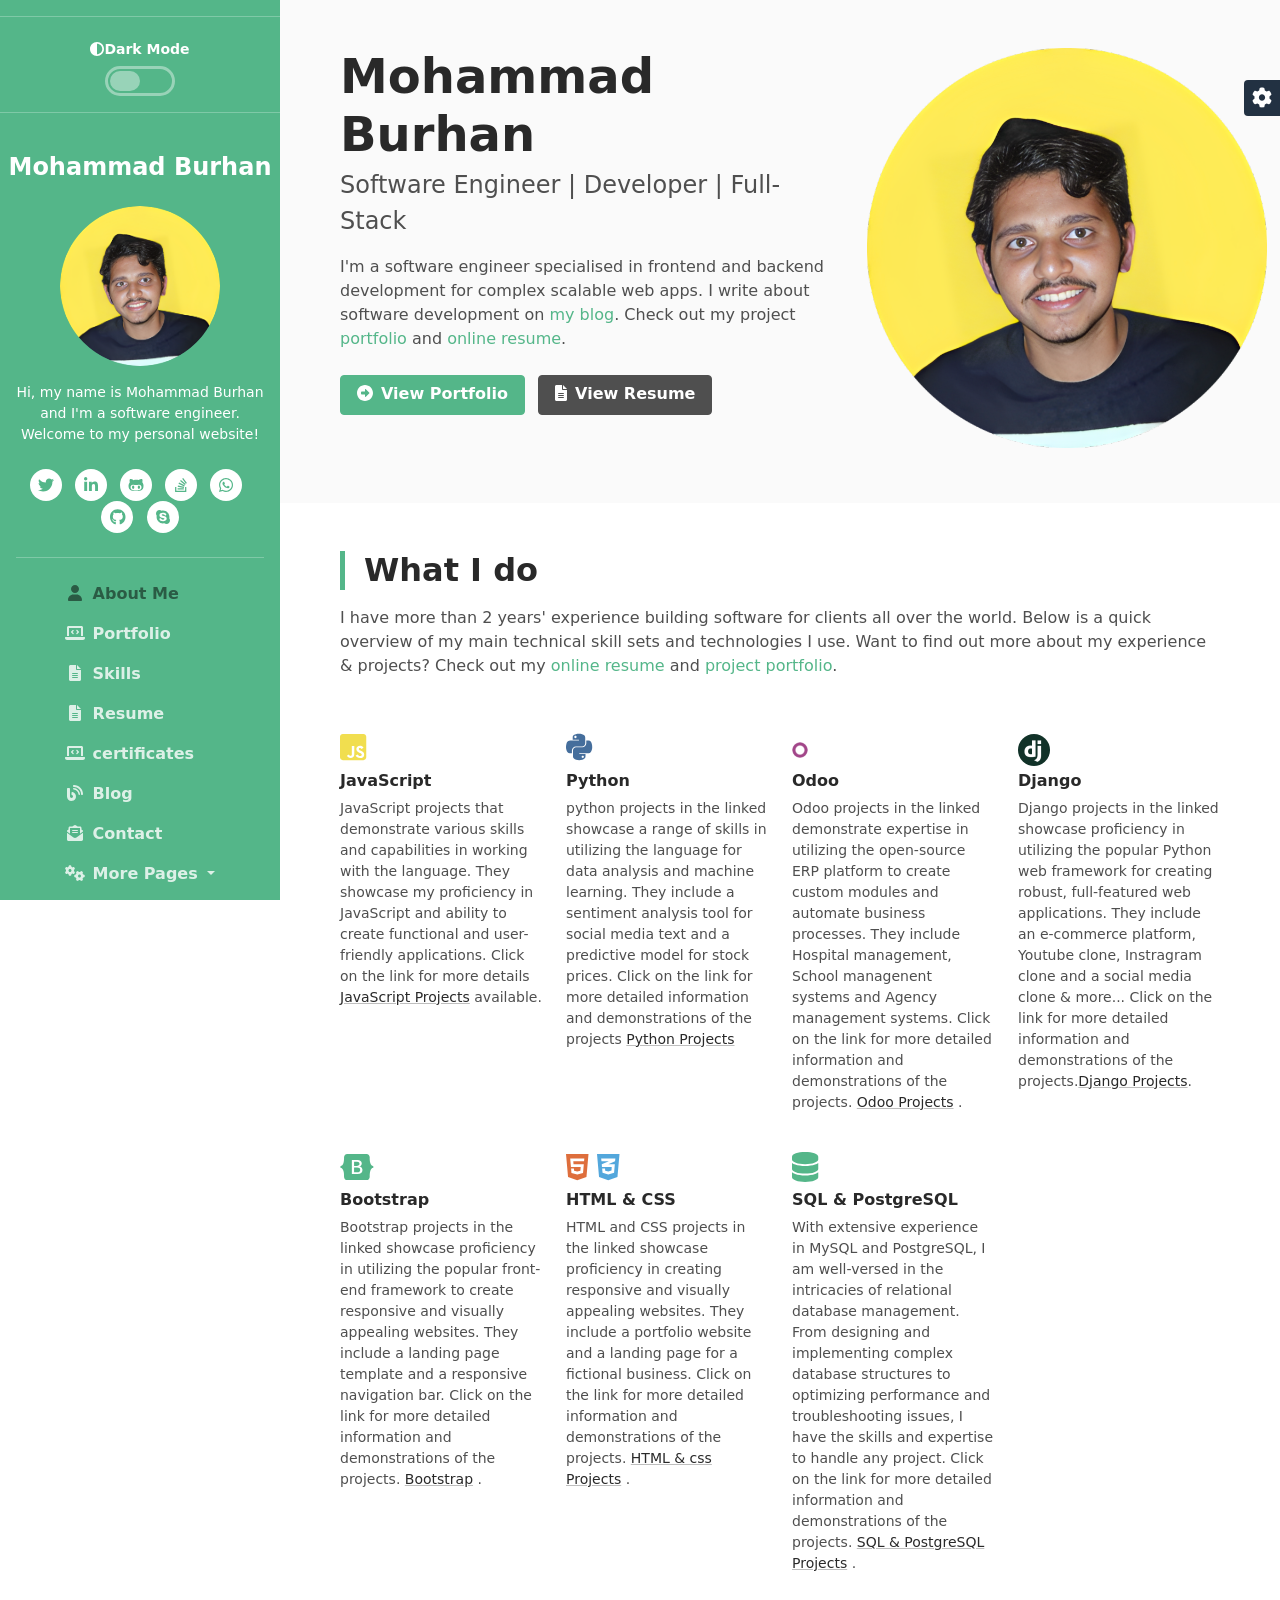
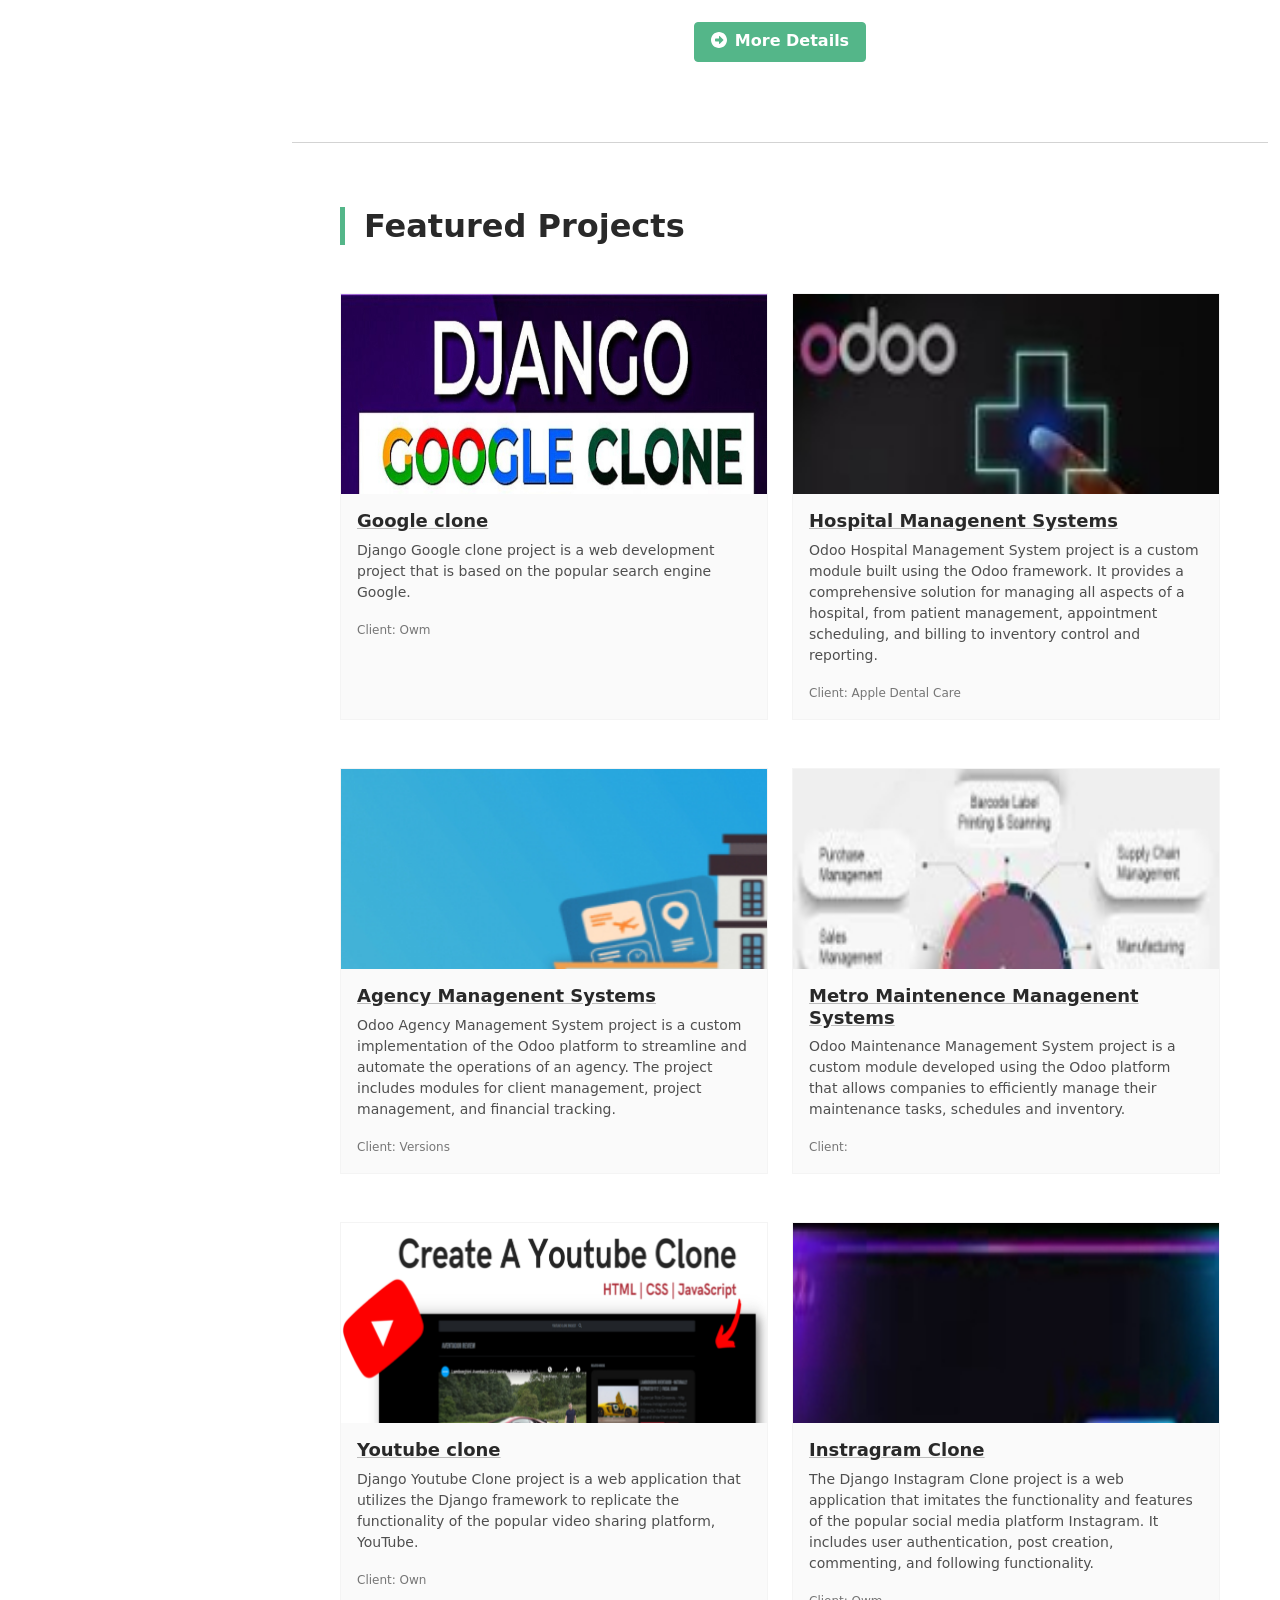
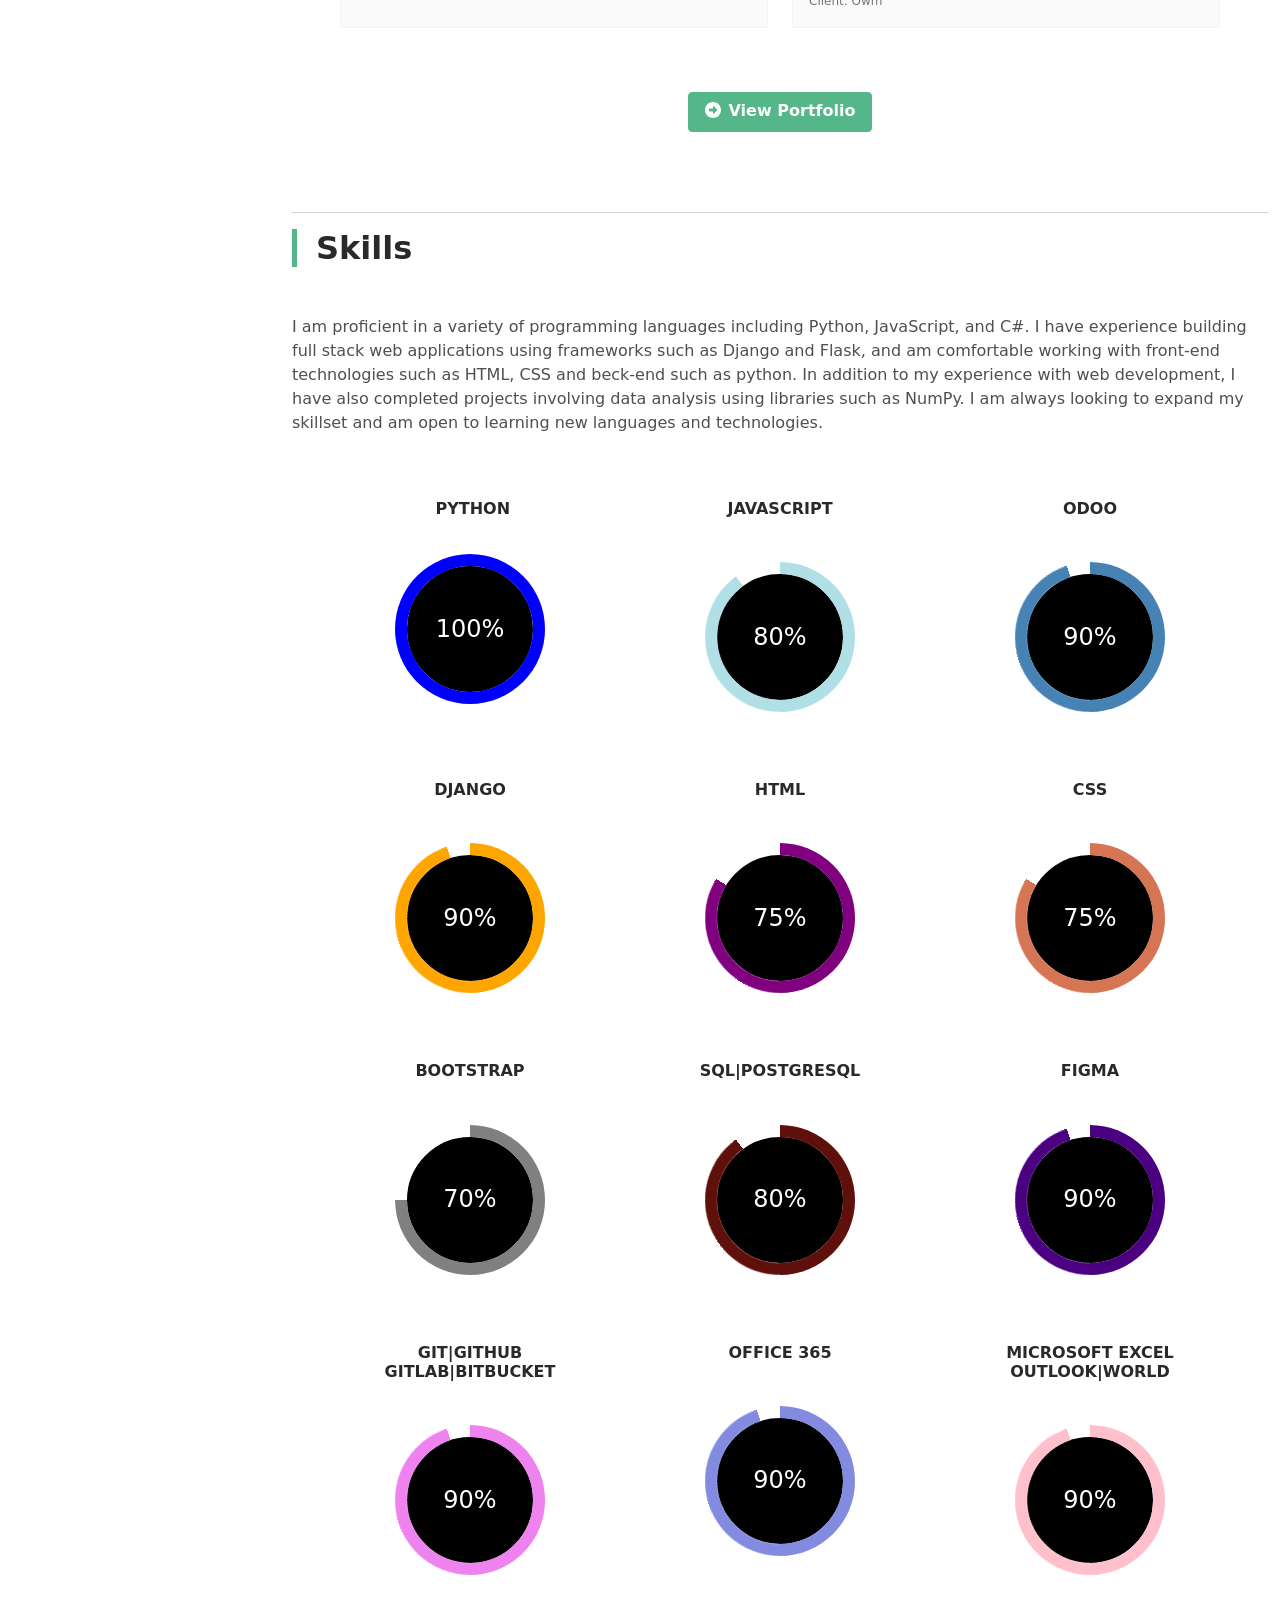
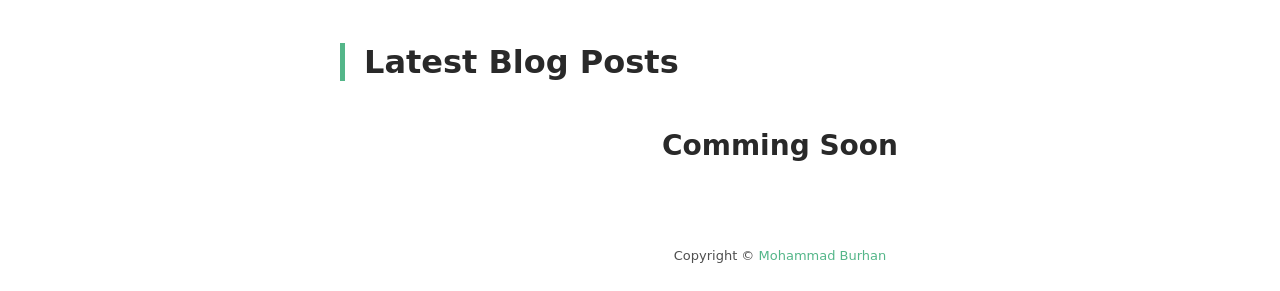
==== commit f7b45d83: "updated" ====
--- a/index.html
+++ b/index.html
@@ -112,7 +112,7 @@
 											class="fas fa-file-alt fa-fw me-2"></i>Resume</a>
 								</li>
 								<li class="nav-item">
-									<a class="nav-link active" href="certificates.html"><i
+									<a class="nav-link scrollto" href="certificates.html"><i
 											class="fas fa-laptop-code fa-fw me-2"></i>certificates</a>
 								</li>
 								<li class="nav-item">
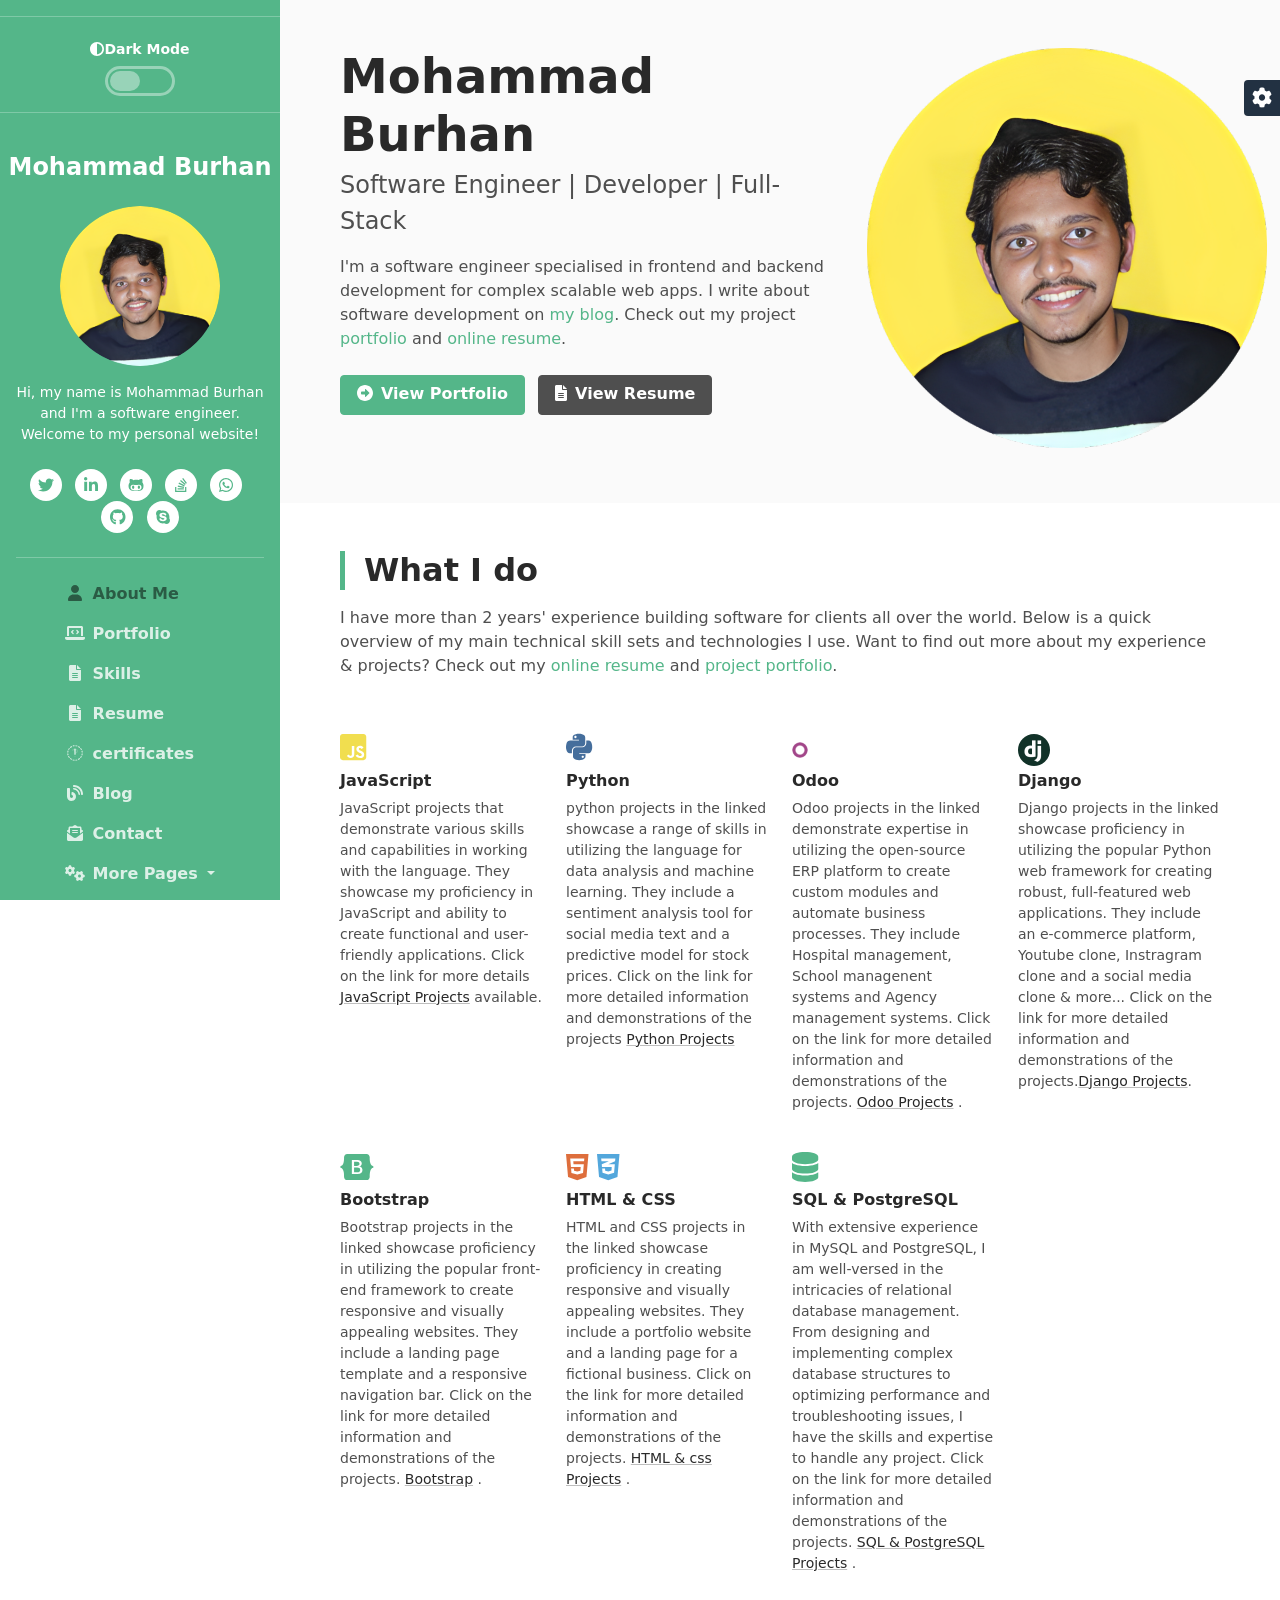
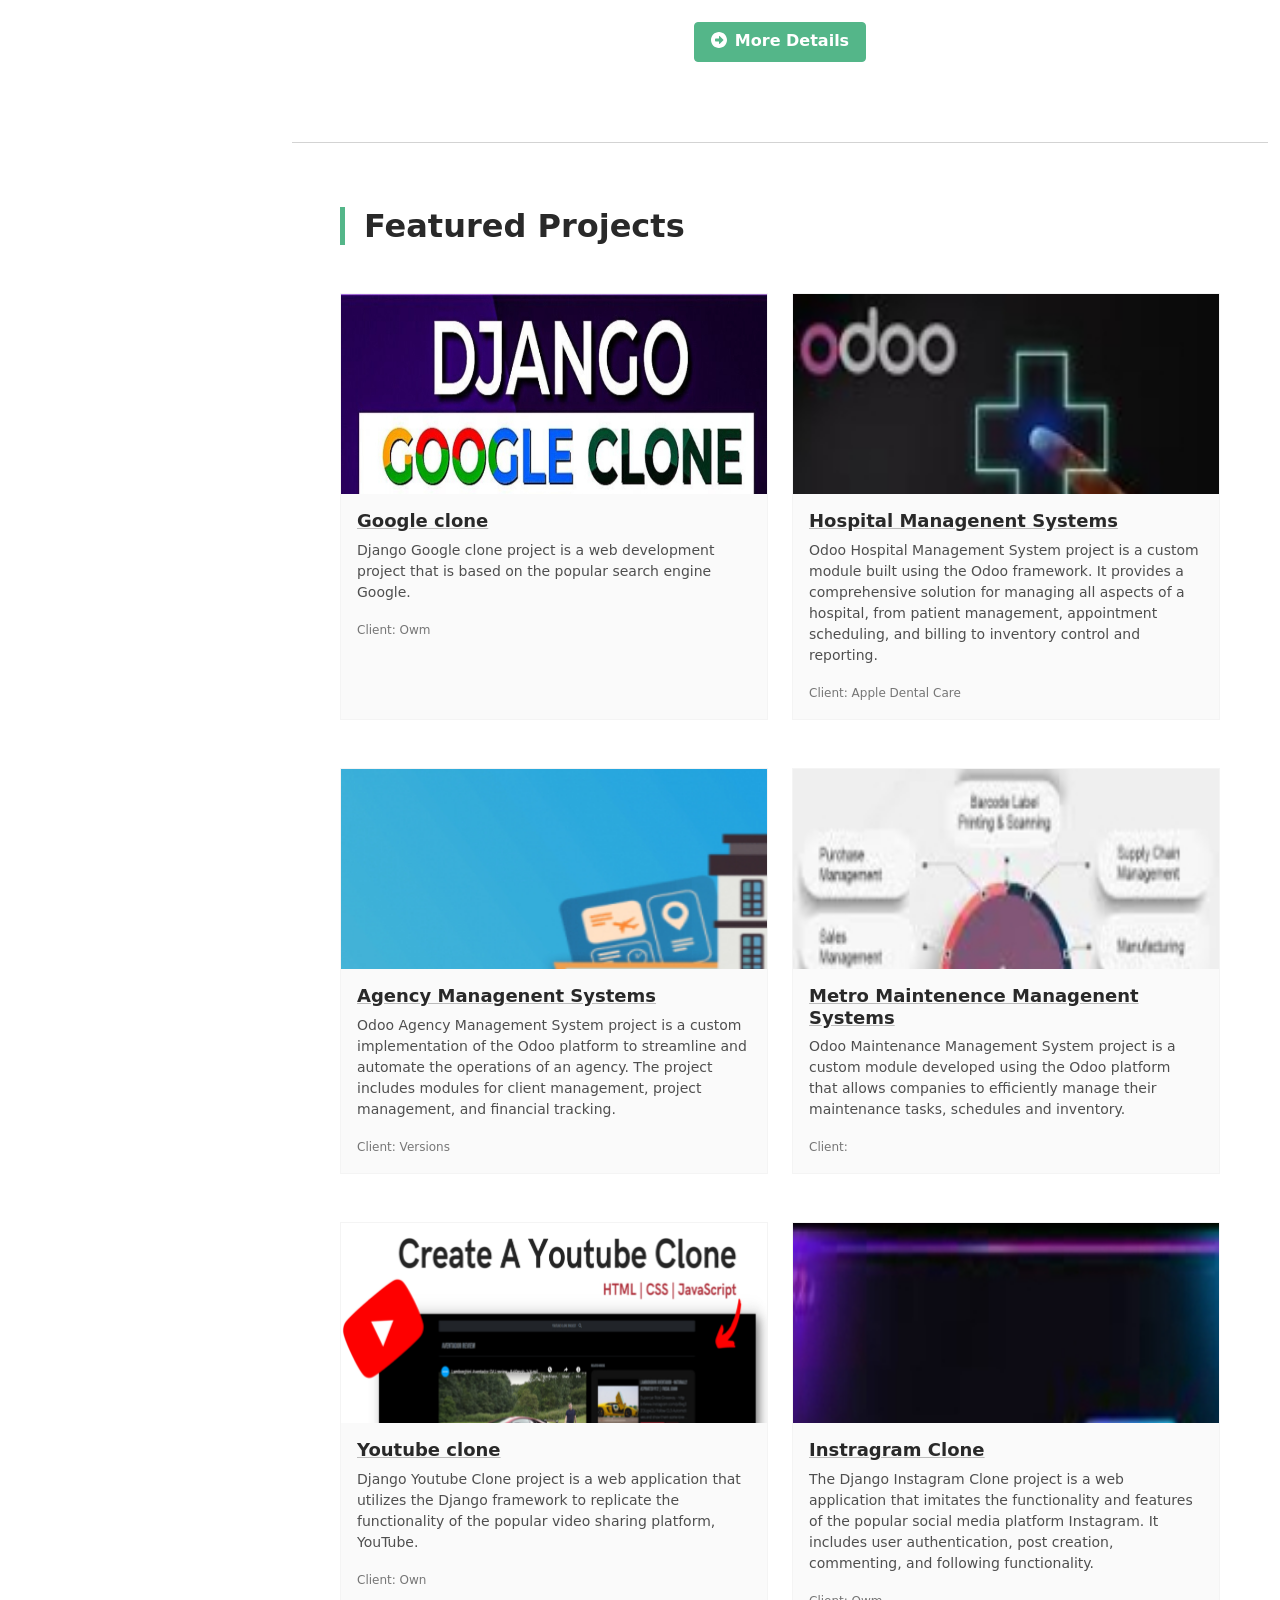
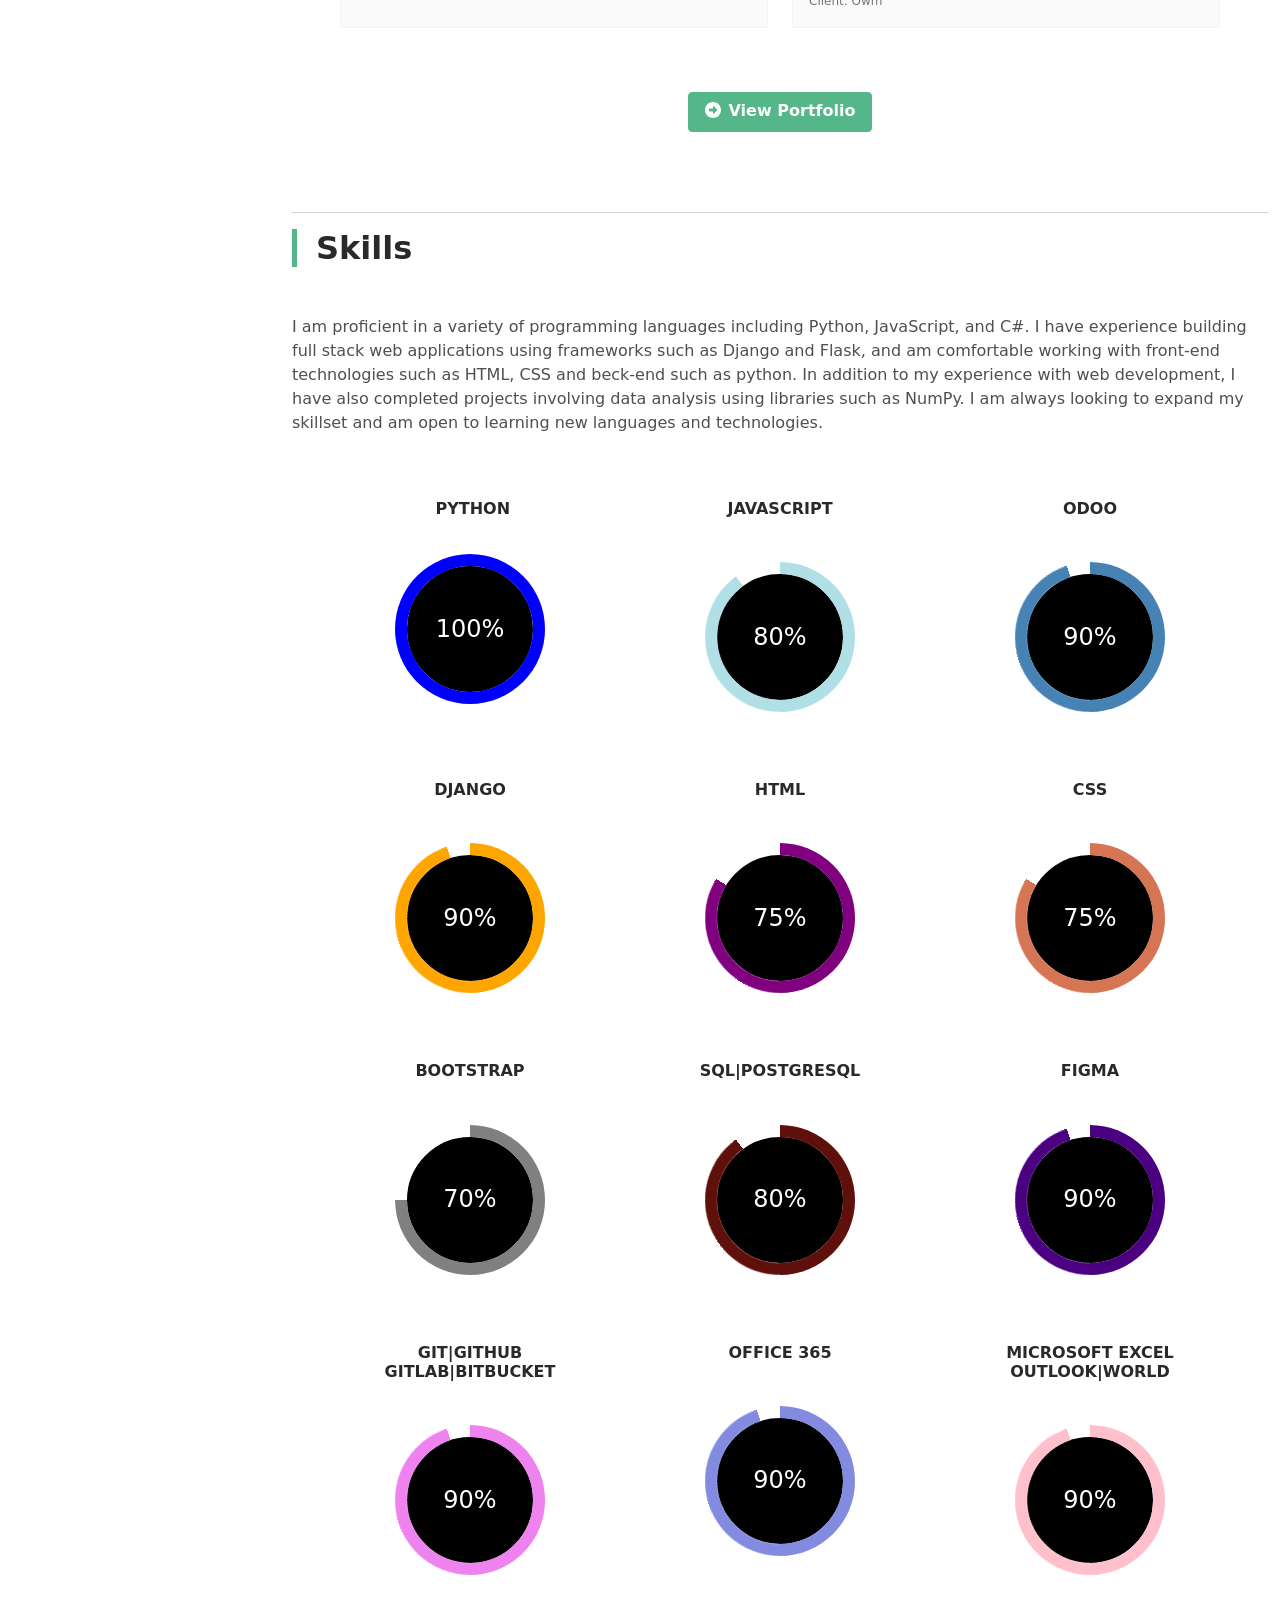
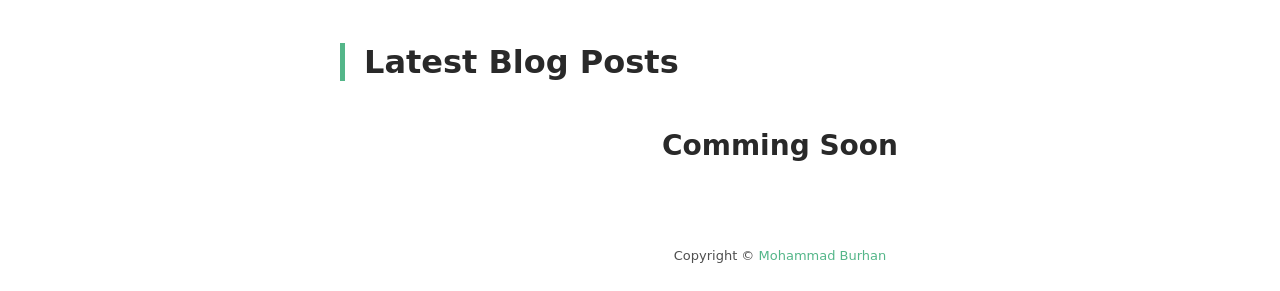
==== commit 8410abff: "updated" ====
--- a/index.html
+++ b/index.html
@@ -113,7 +113,7 @@
 								</li>
 								<li class="nav-item">
 									<a class="nav-link scrollto" href="certificates.html"><i
-											class="fas fa-laptop-code fa-fw me-2"></i>certificates</a>
+											class="fas fa-fa-certificate fa-fw me-2"></i>certificates</a>
 								</li>
 								<li class="nav-item">
 									<a class="nav-link scrollto" href="blog-home.html"><i
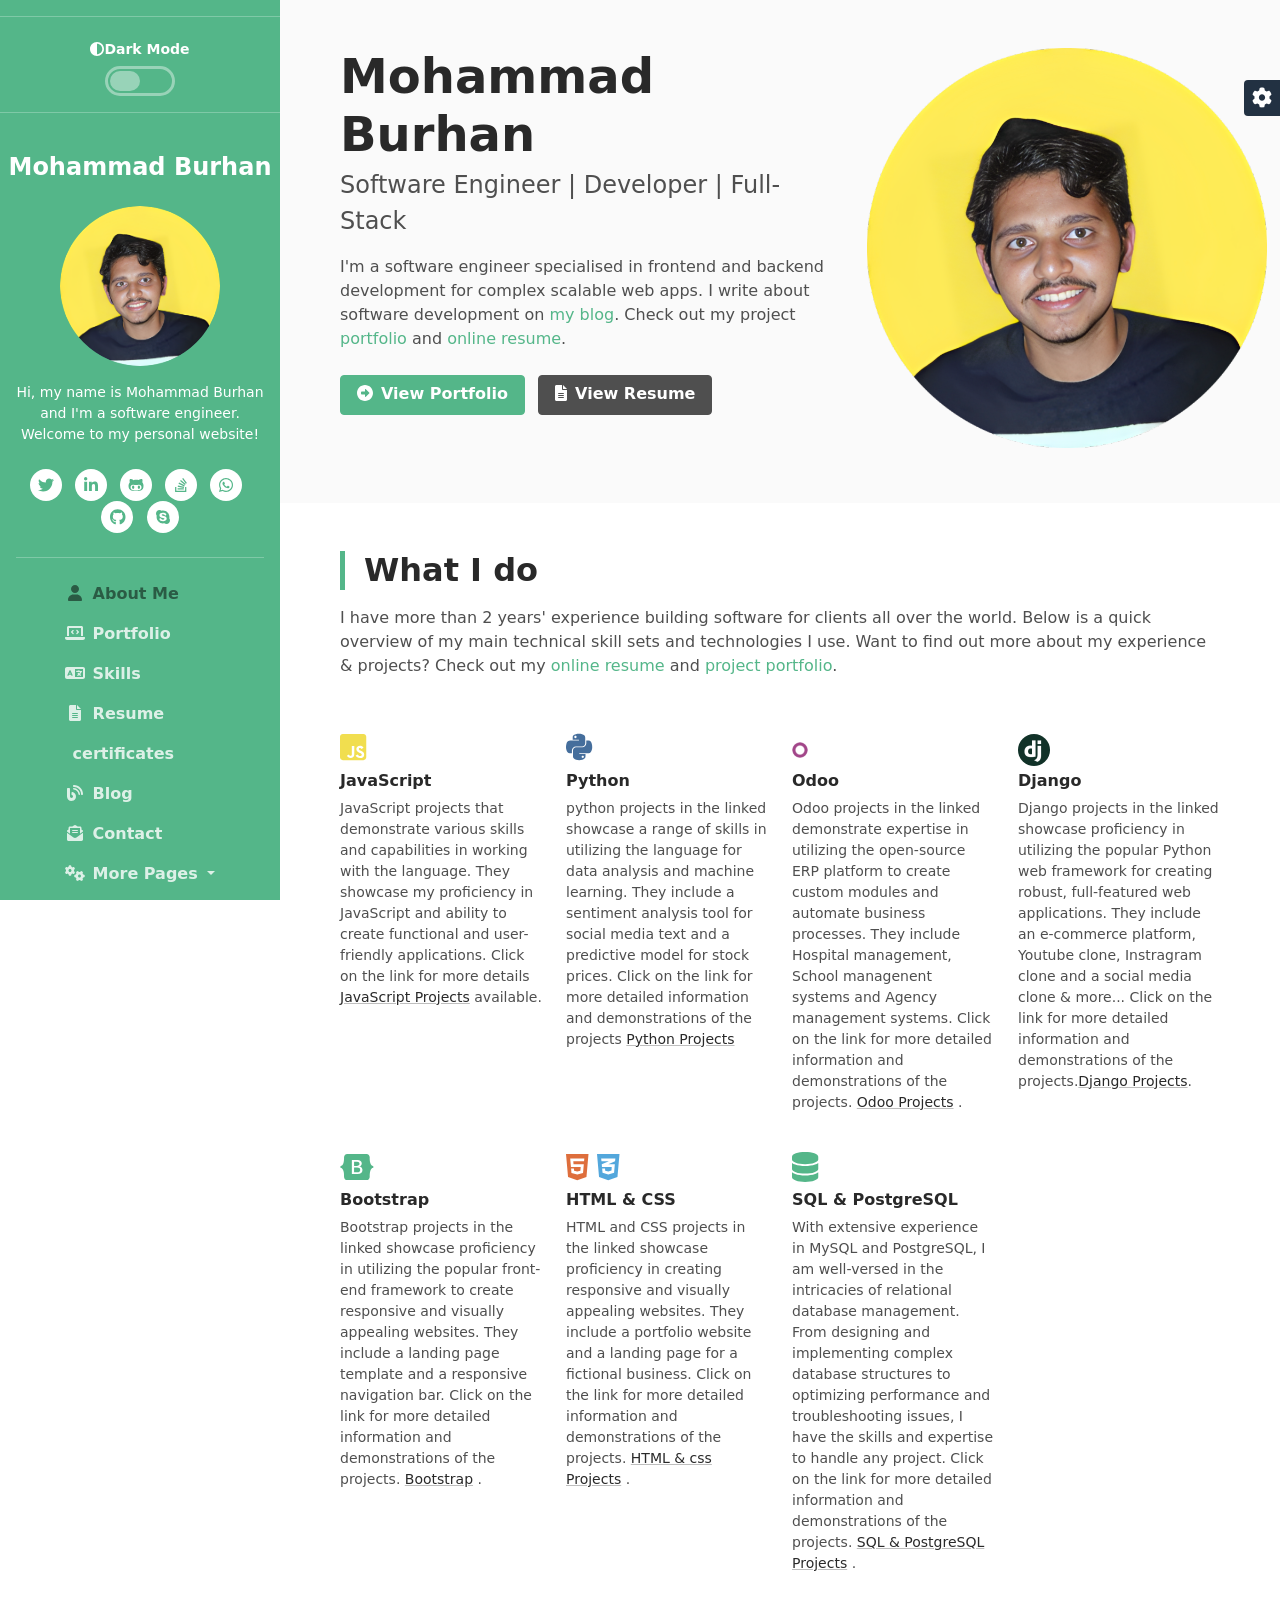
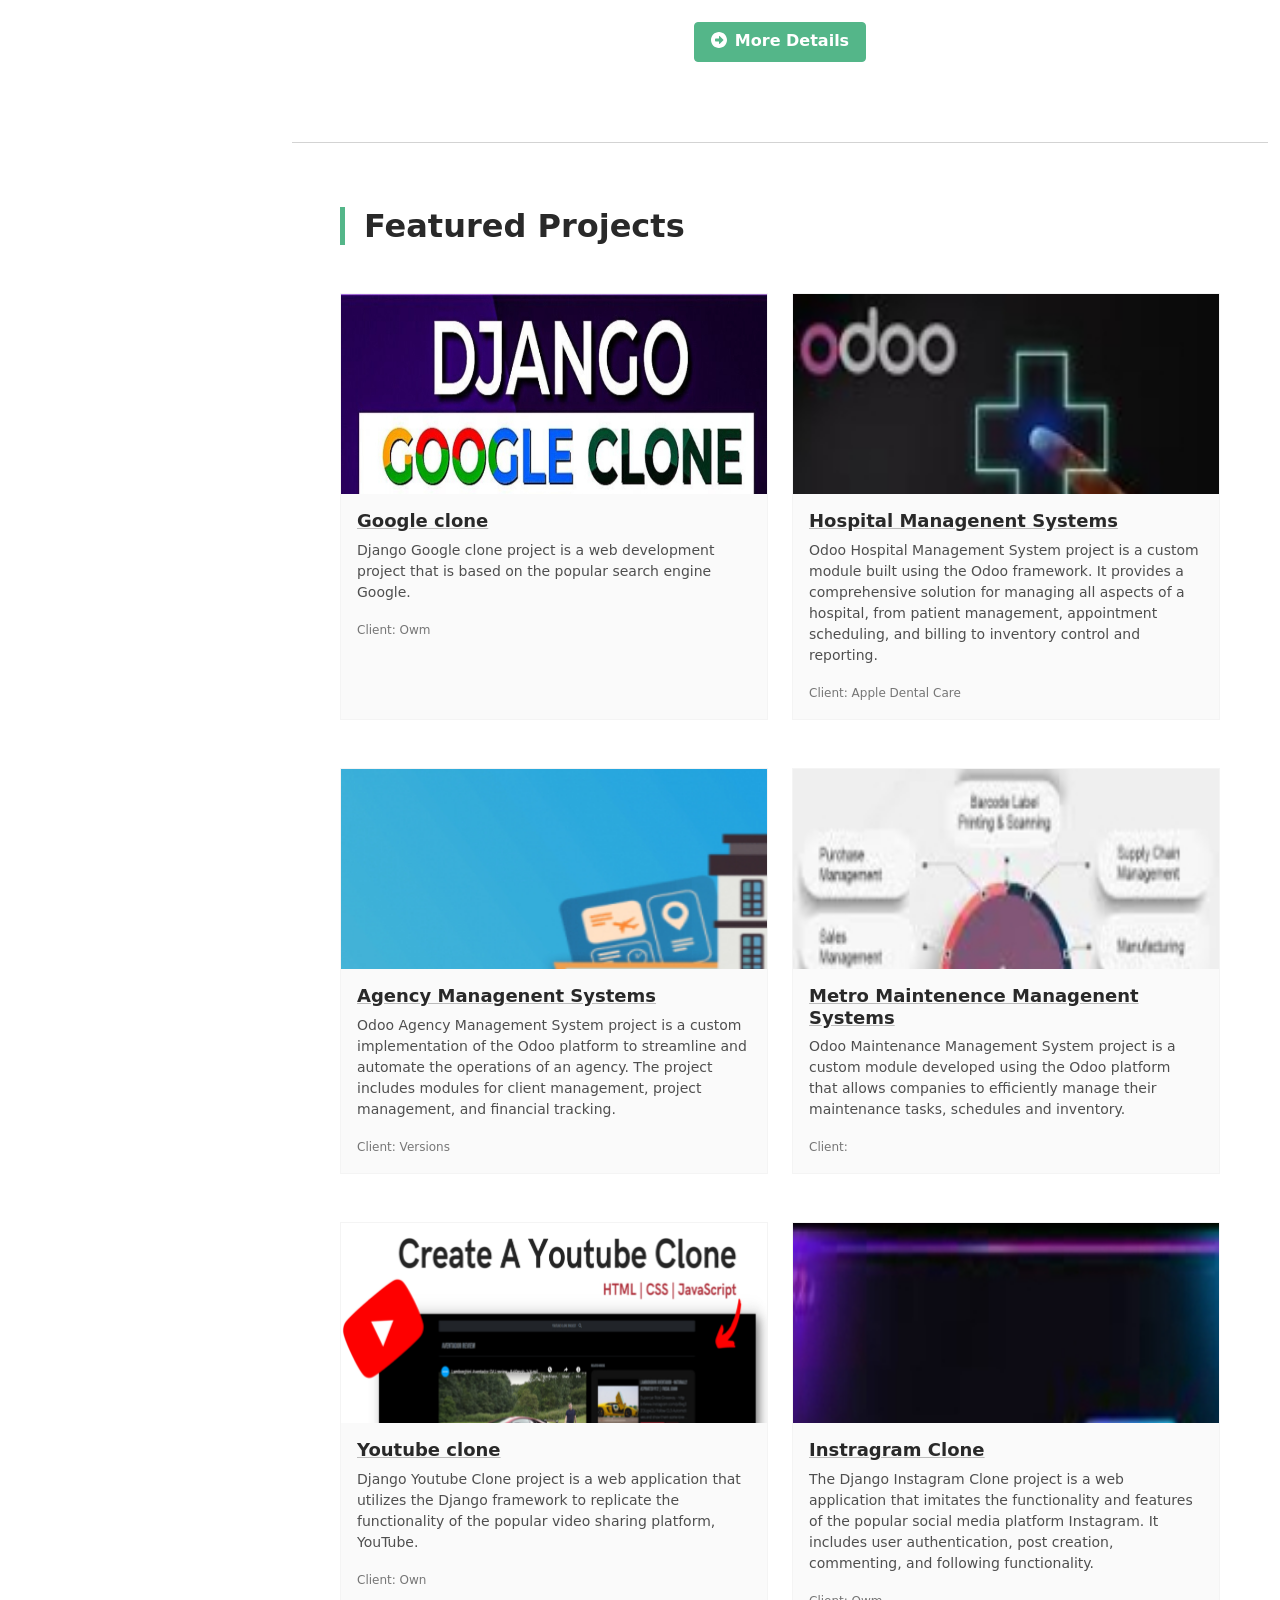
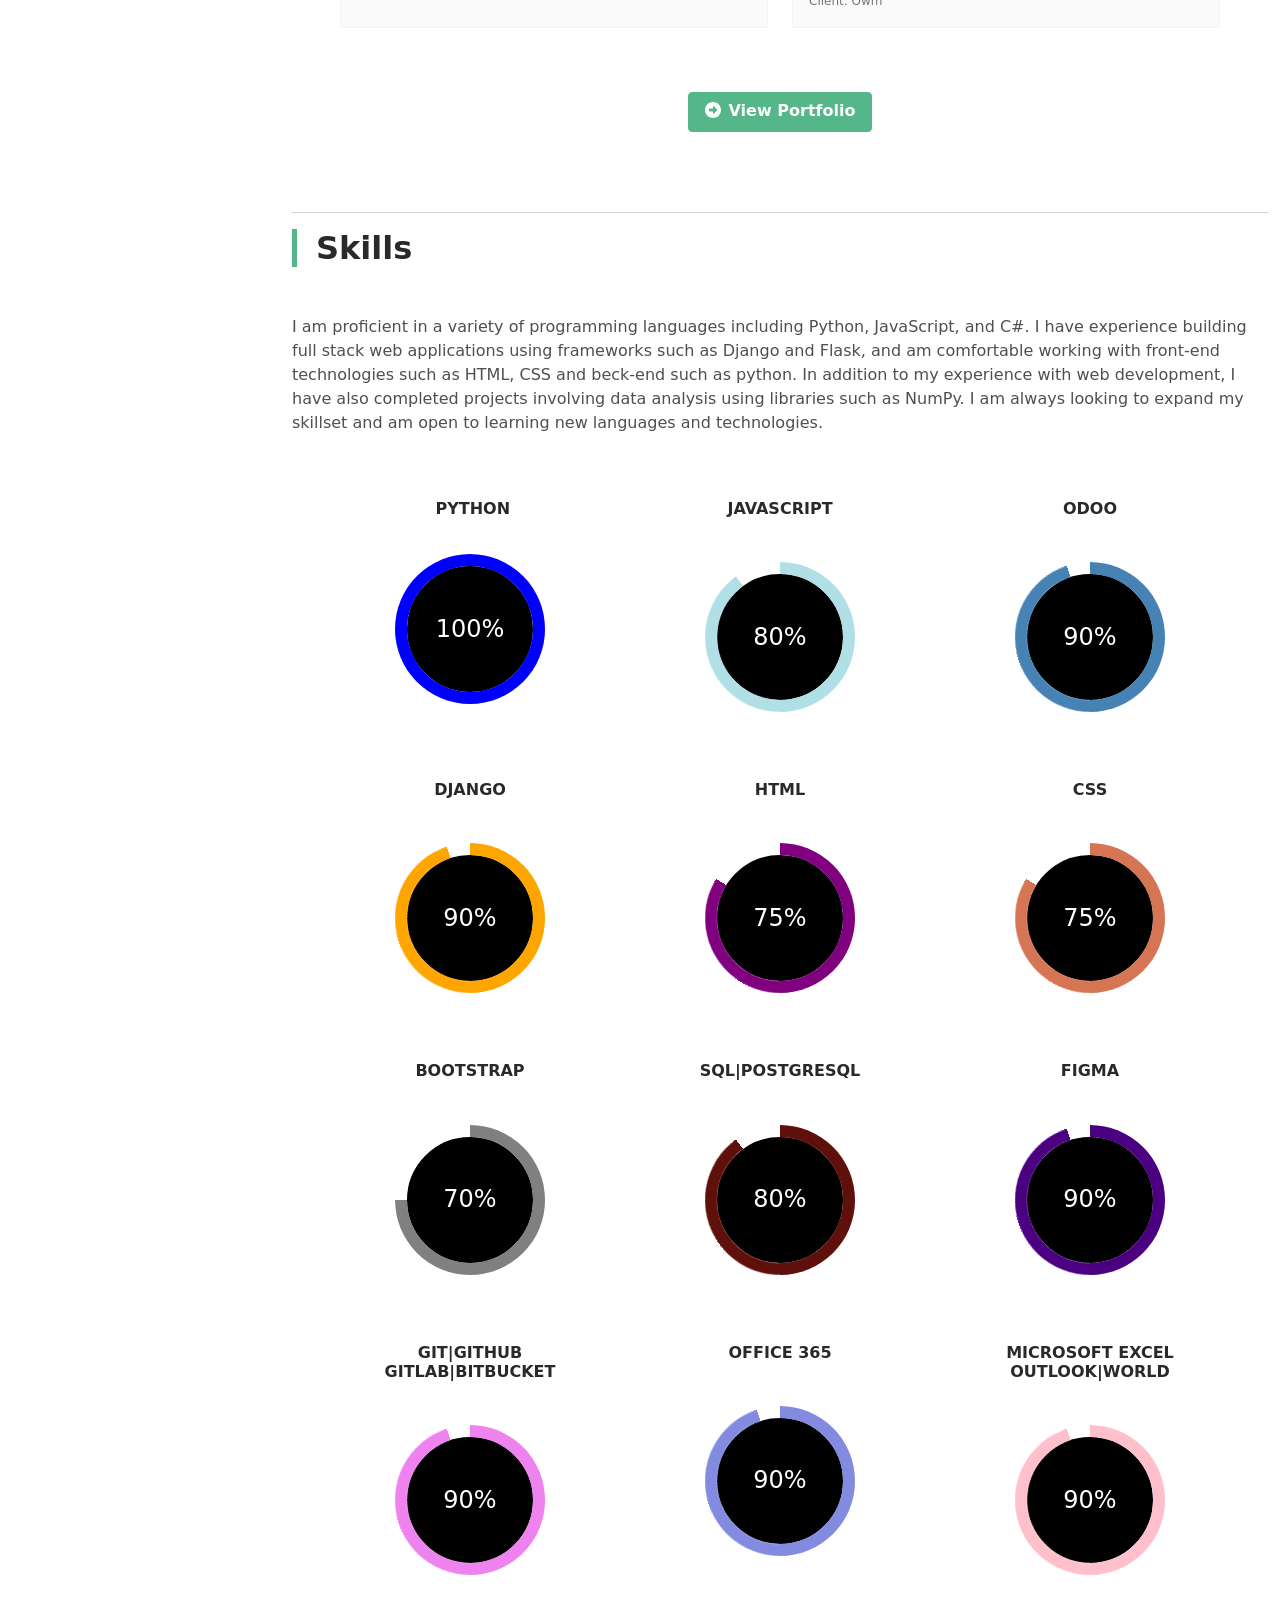
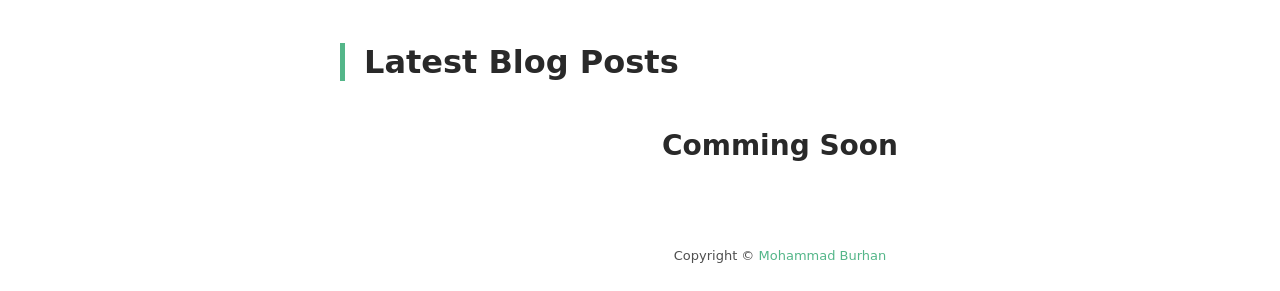
==== commit b6fde169: "updated" ====
--- a/index.html
+++ b/index.html
@@ -105,7 +105,7 @@
 								</li> -->
 								<li class="nav-item">
 									<a class="nav-link scrollto" href="skills.html"><i
-											class="fas fa-file-alt fa-fw me-2"></i>Skills</a>
+											class="fas fa-language fa-fw me-2"></i>Skills</a>
 								</li>
 								<li class="nav-item">
 									<a class="nav-link scrollto" href="resume.html"><i
@@ -113,7 +113,7 @@
 								</li>
 								<li class="nav-item">
 									<a class="nav-link scrollto" href="certificates.html"><i
-											class="fas fa-fa-certificate fa-fw me-2"></i>certificates</a>
+											class="fa-duotone fa-file-certificate fa-fw me-2"></i>certificates</a>
 								</li>
 								<li class="nav-item">
 									<a class="nav-link scrollto" href="blog-home.html"><i
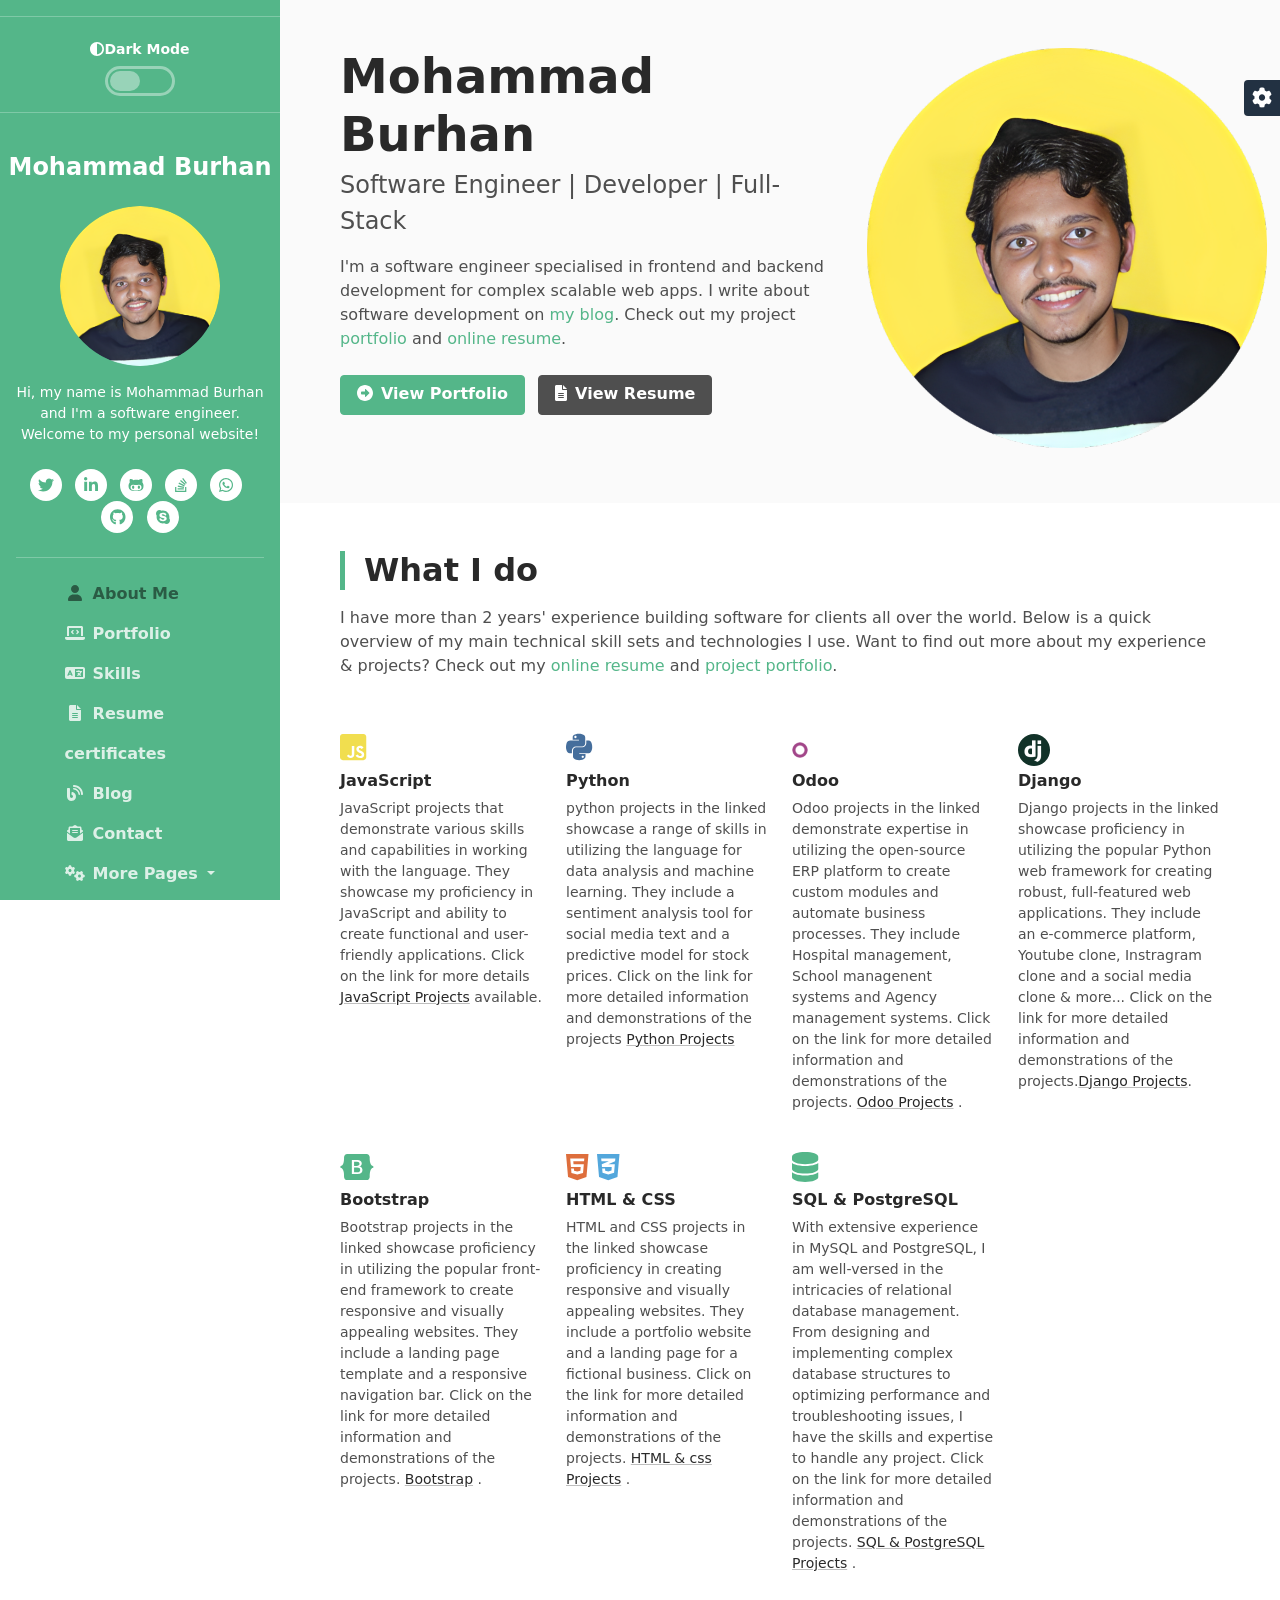
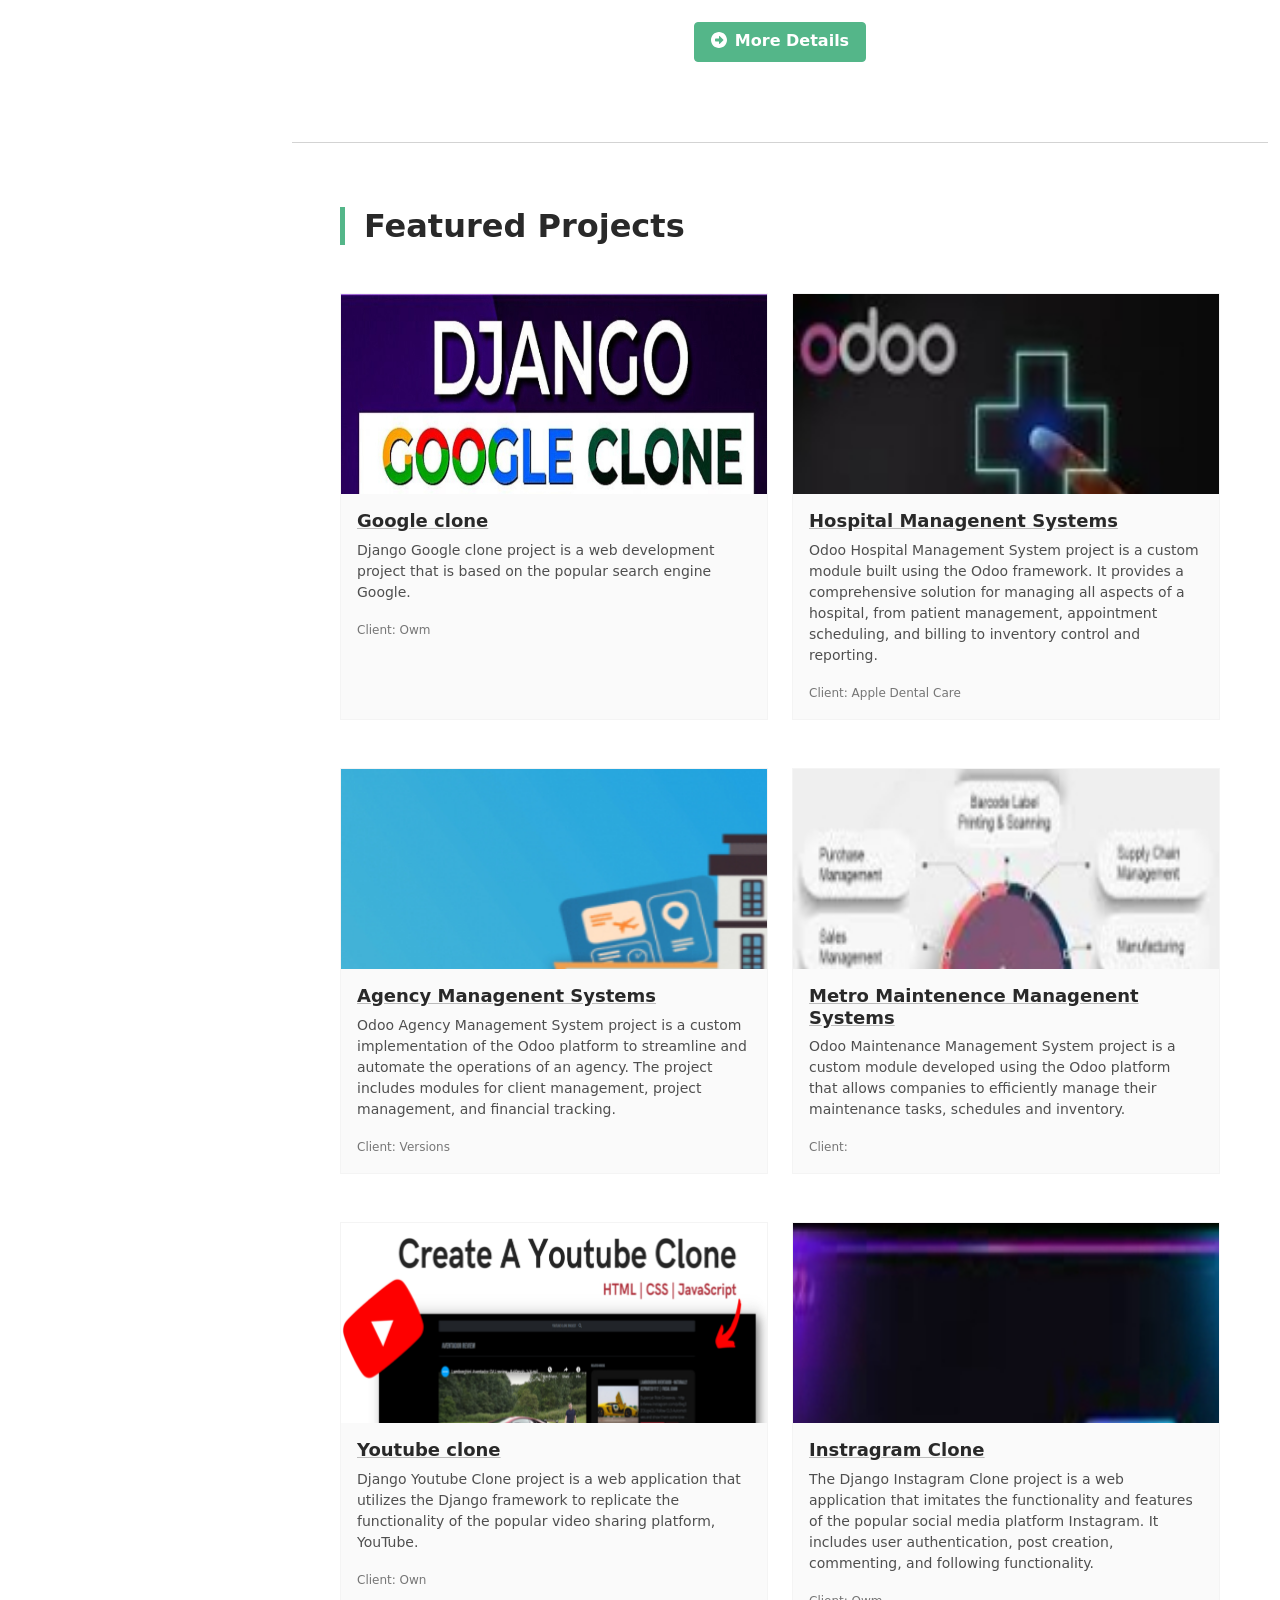
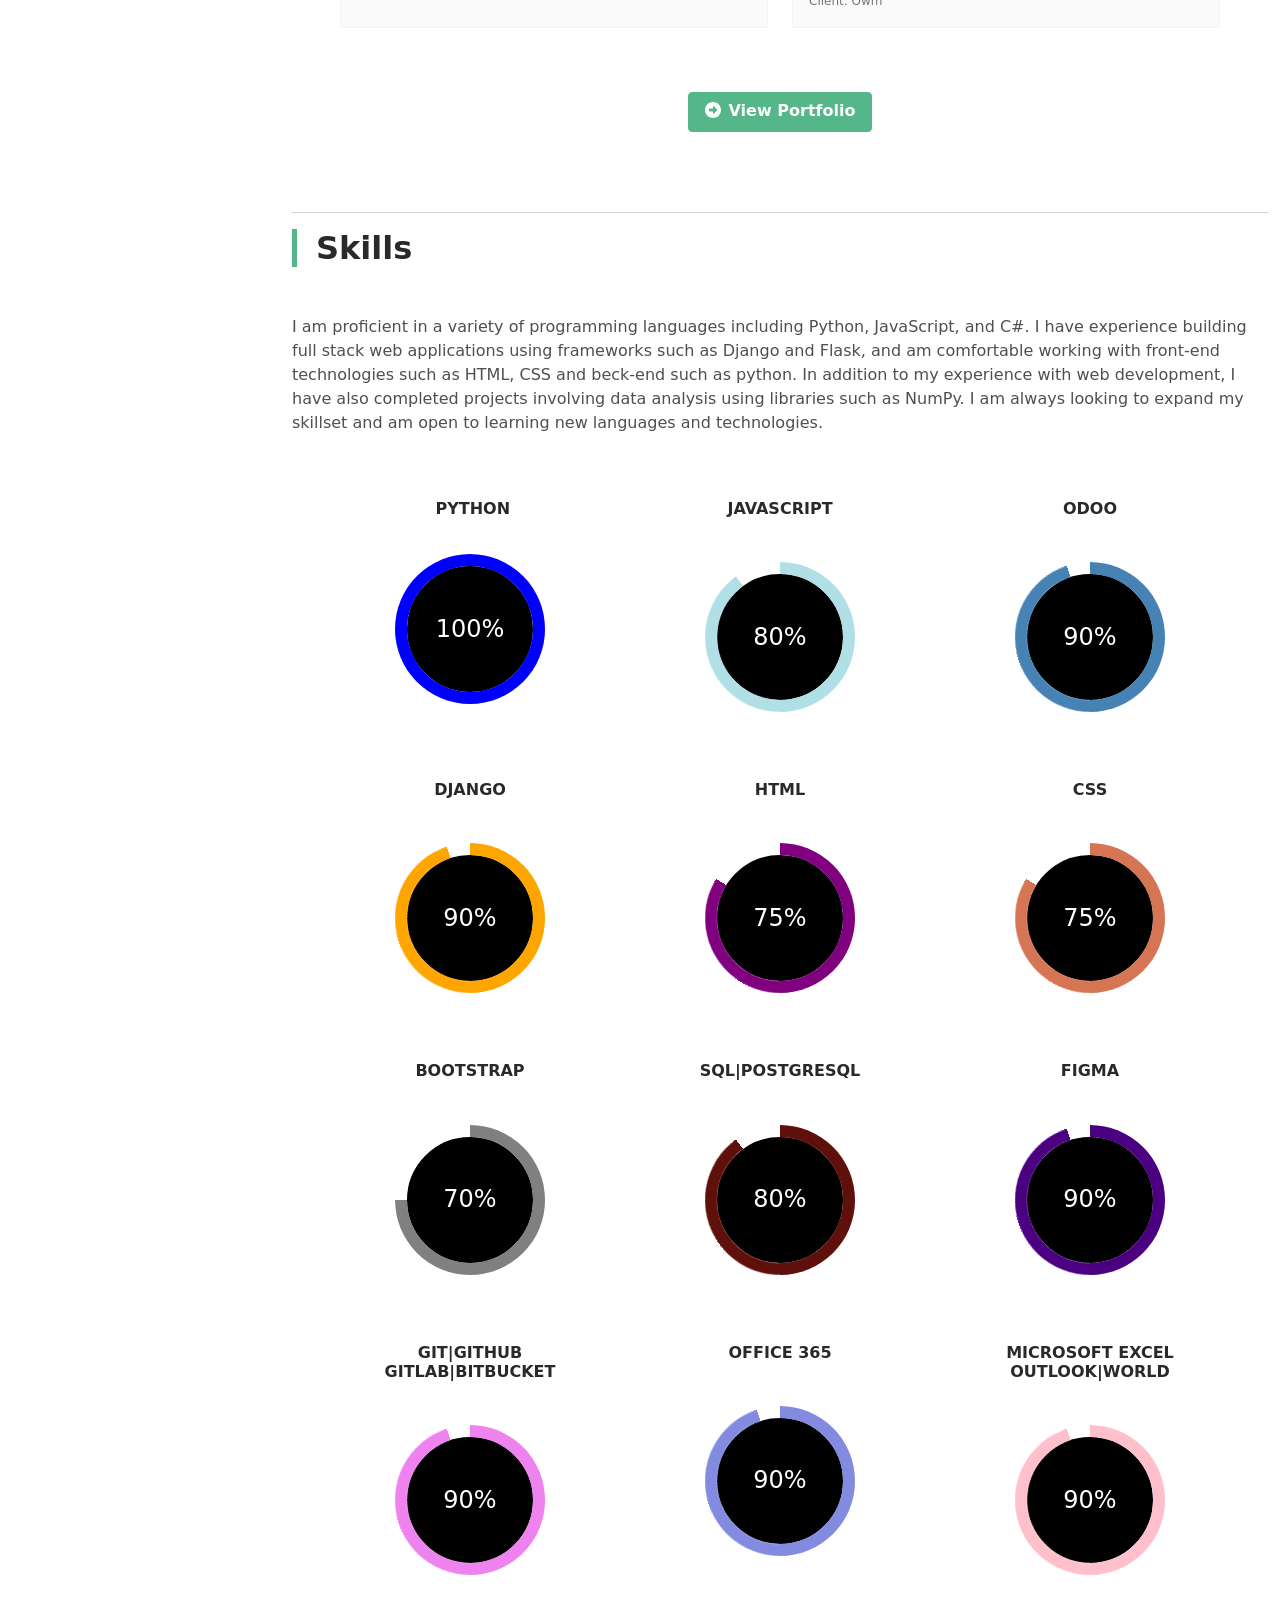
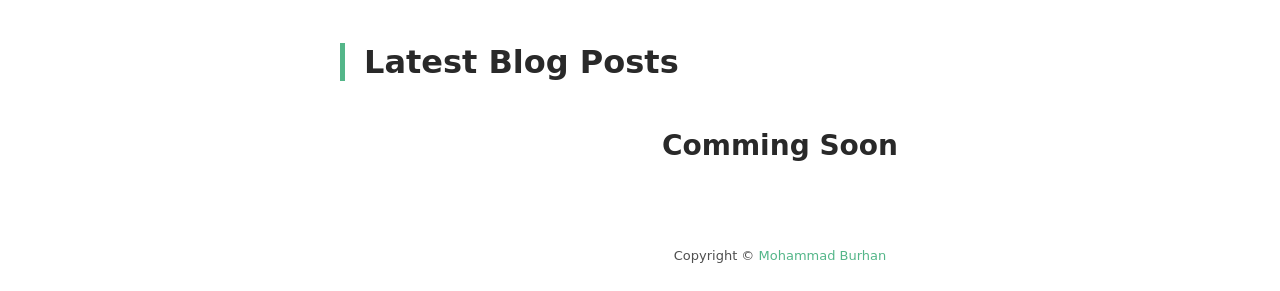
==== commit e6bff439: "updated" ====
--- a/index.html
+++ b/index.html
@@ -113,7 +113,7 @@
 								</li>
 								<li class="nav-item">
 									<a class="nav-link scrollto" href="certificates.html"><i
-											class="fa-duotone fa-file-certificate fa-fw me-2"></i>certificates</a>
+											class="fa-duotone fa-file-certificate "></i>certificates</a>
 								</li>
 								<li class="nav-item">
 									<a class="nav-link scrollto" href="blog-home.html"><i
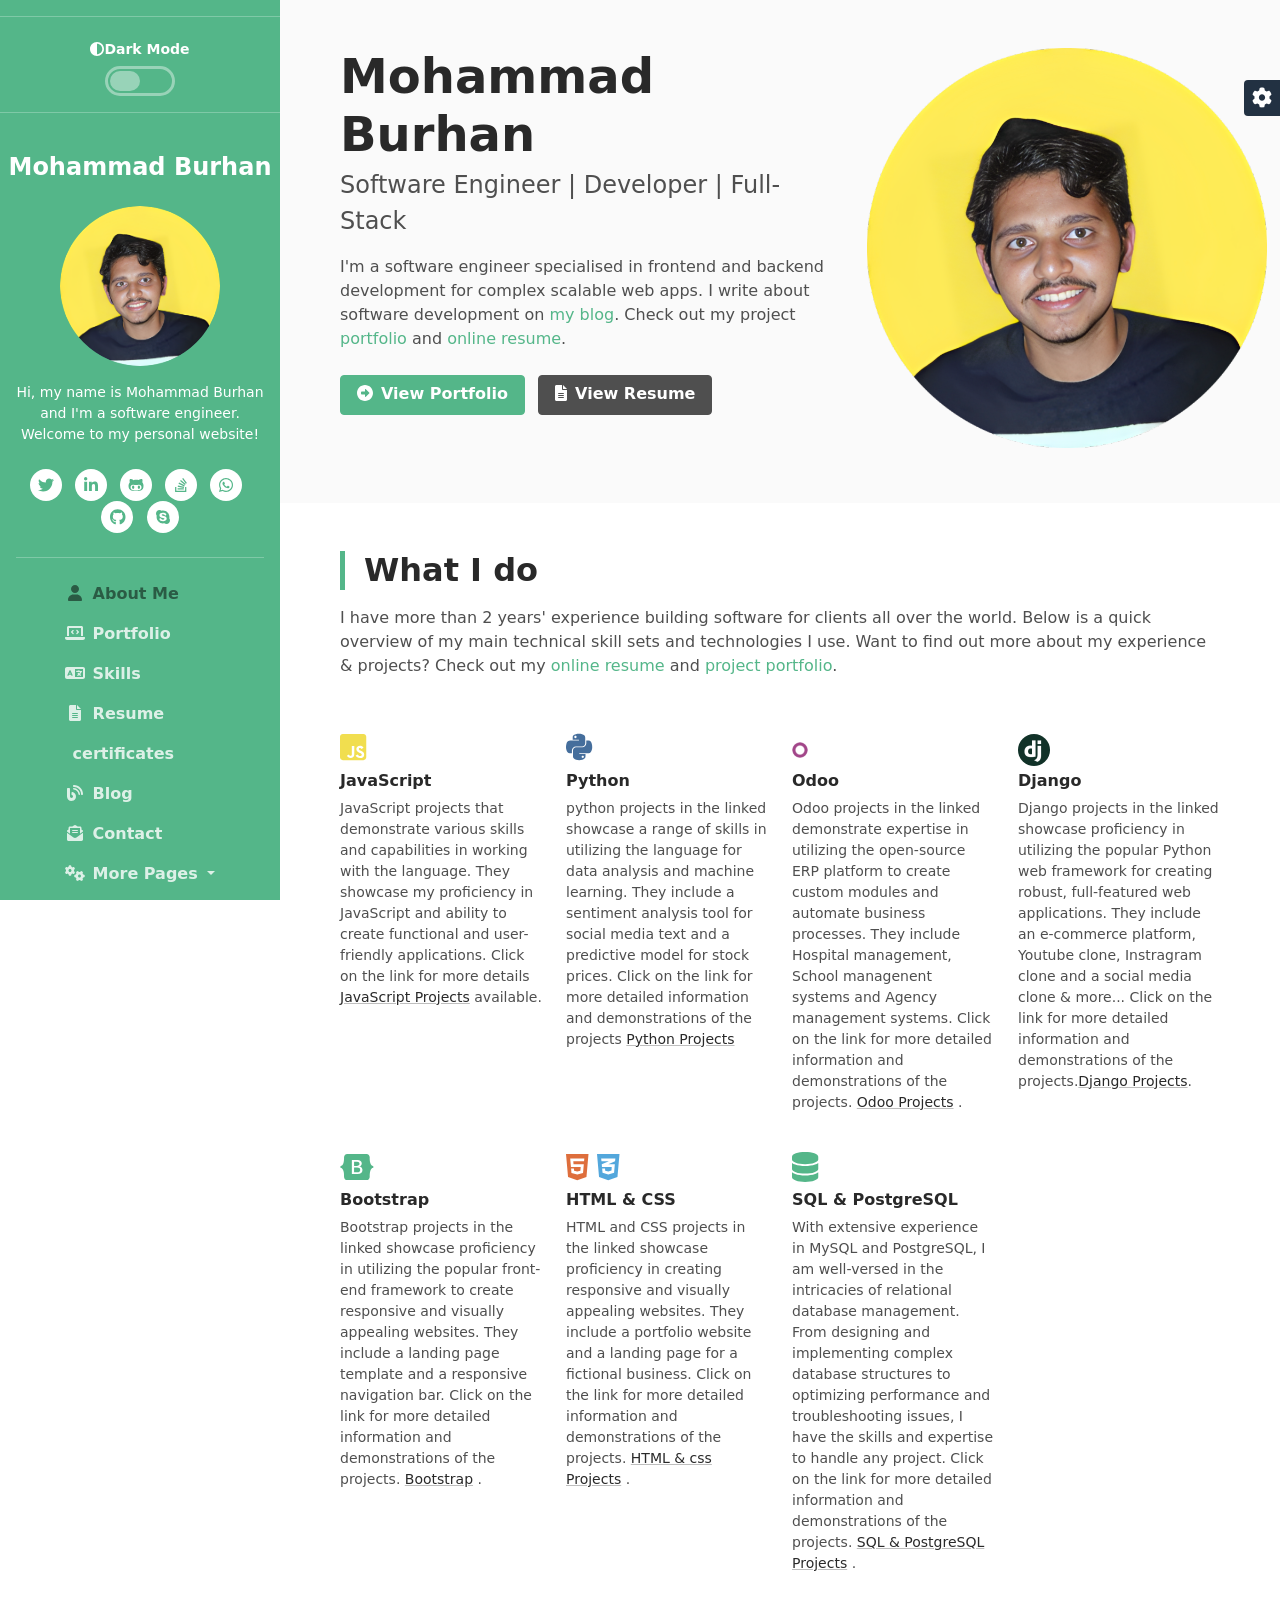
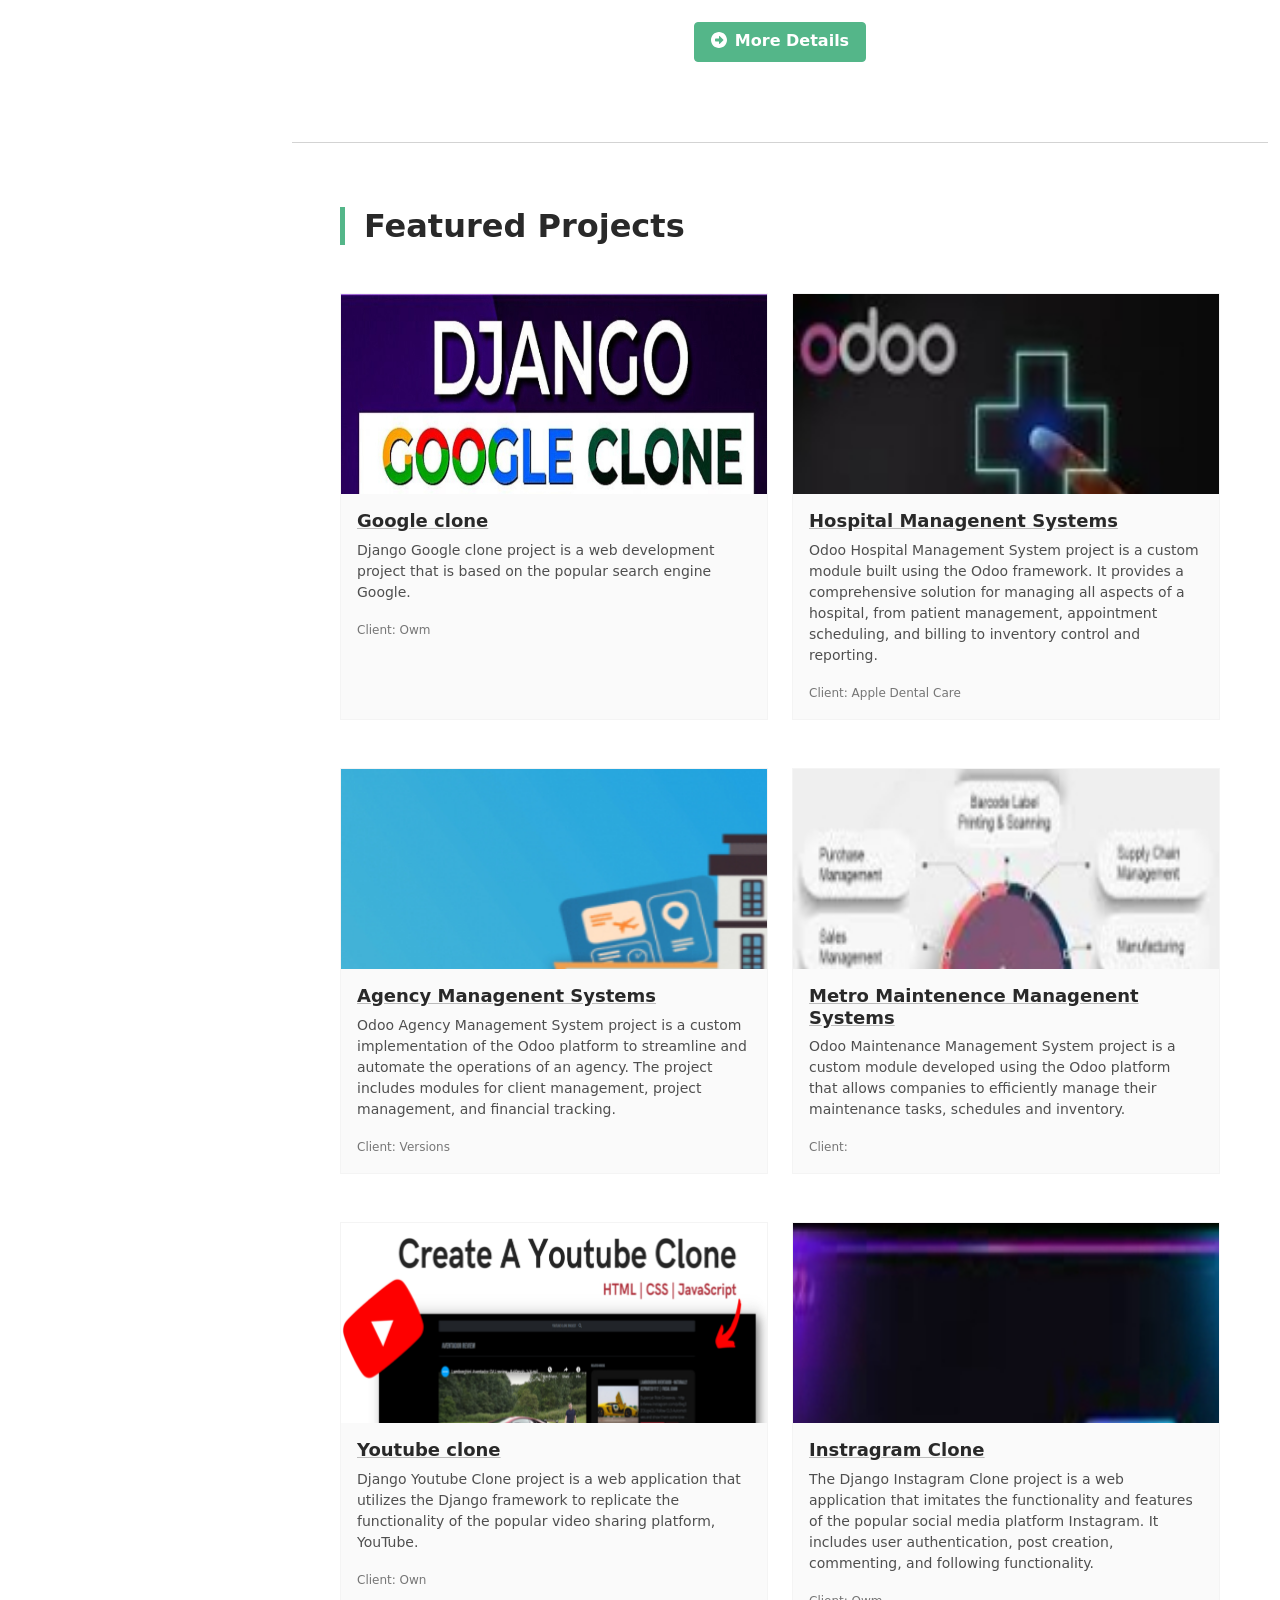
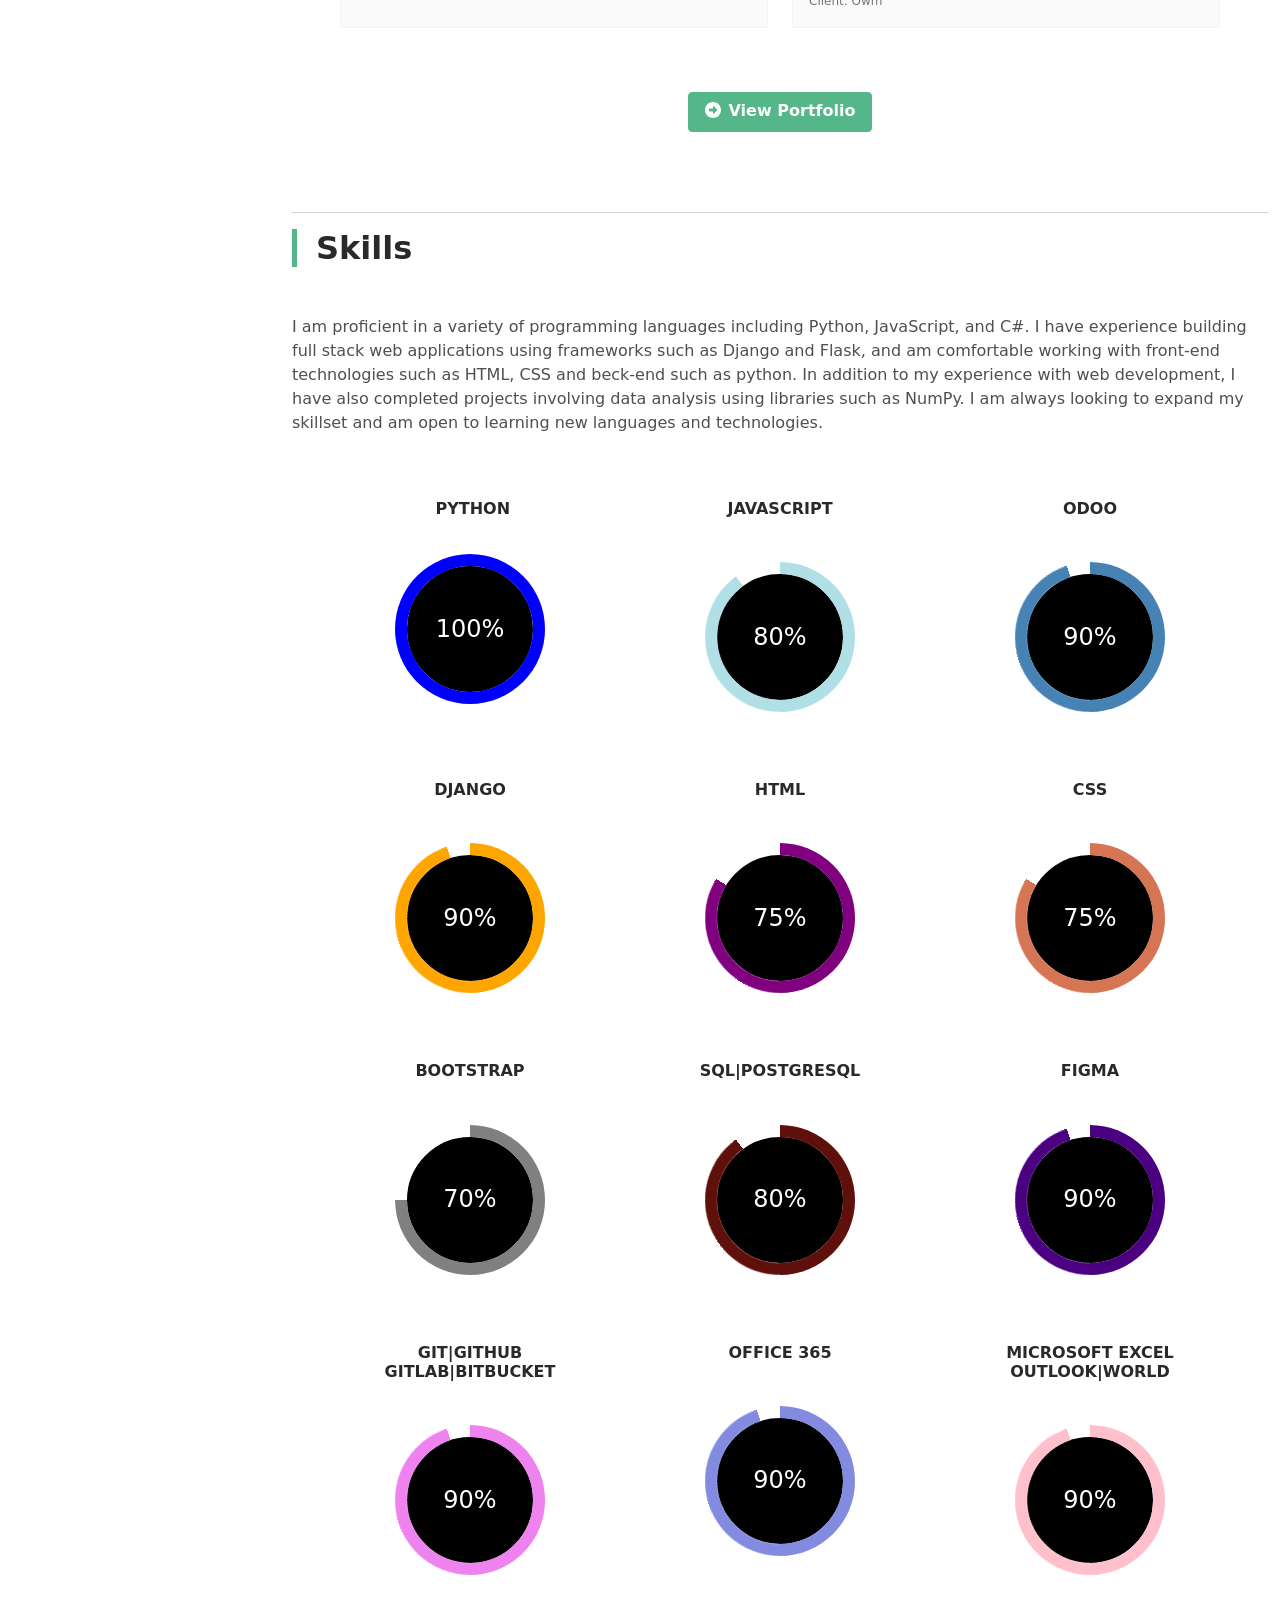
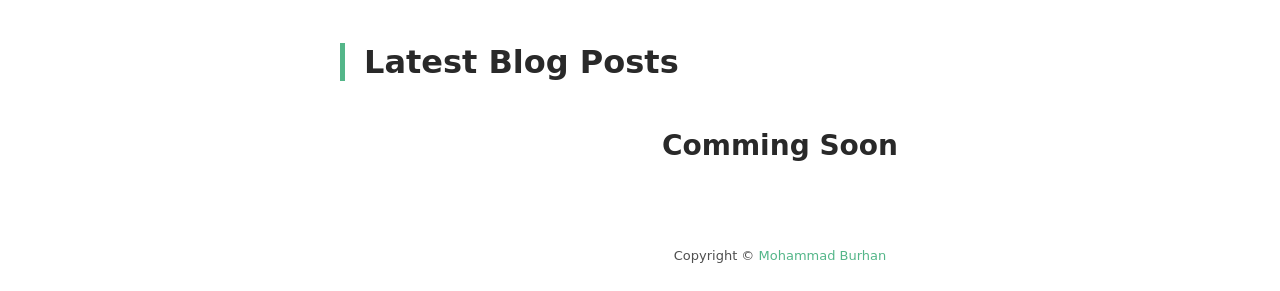
==== commit ef951dfb: "updated" ====
--- a/index.html
+++ b/index.html
@@ -113,7 +113,7 @@
 								</li>
 								<li class="nav-item">
 									<a class="nav-link scrollto" href="certificates.html"><i
-											class="fa-duotone fa-file-certificate "></i>certificates</a>
+											class="fa-duotone fa-file-certificate fa-fw me-2"></i>certificates</a>
 								</li>
 								<li class="nav-item">
 									<a class="nav-link scrollto" href="blog-home.html"><i
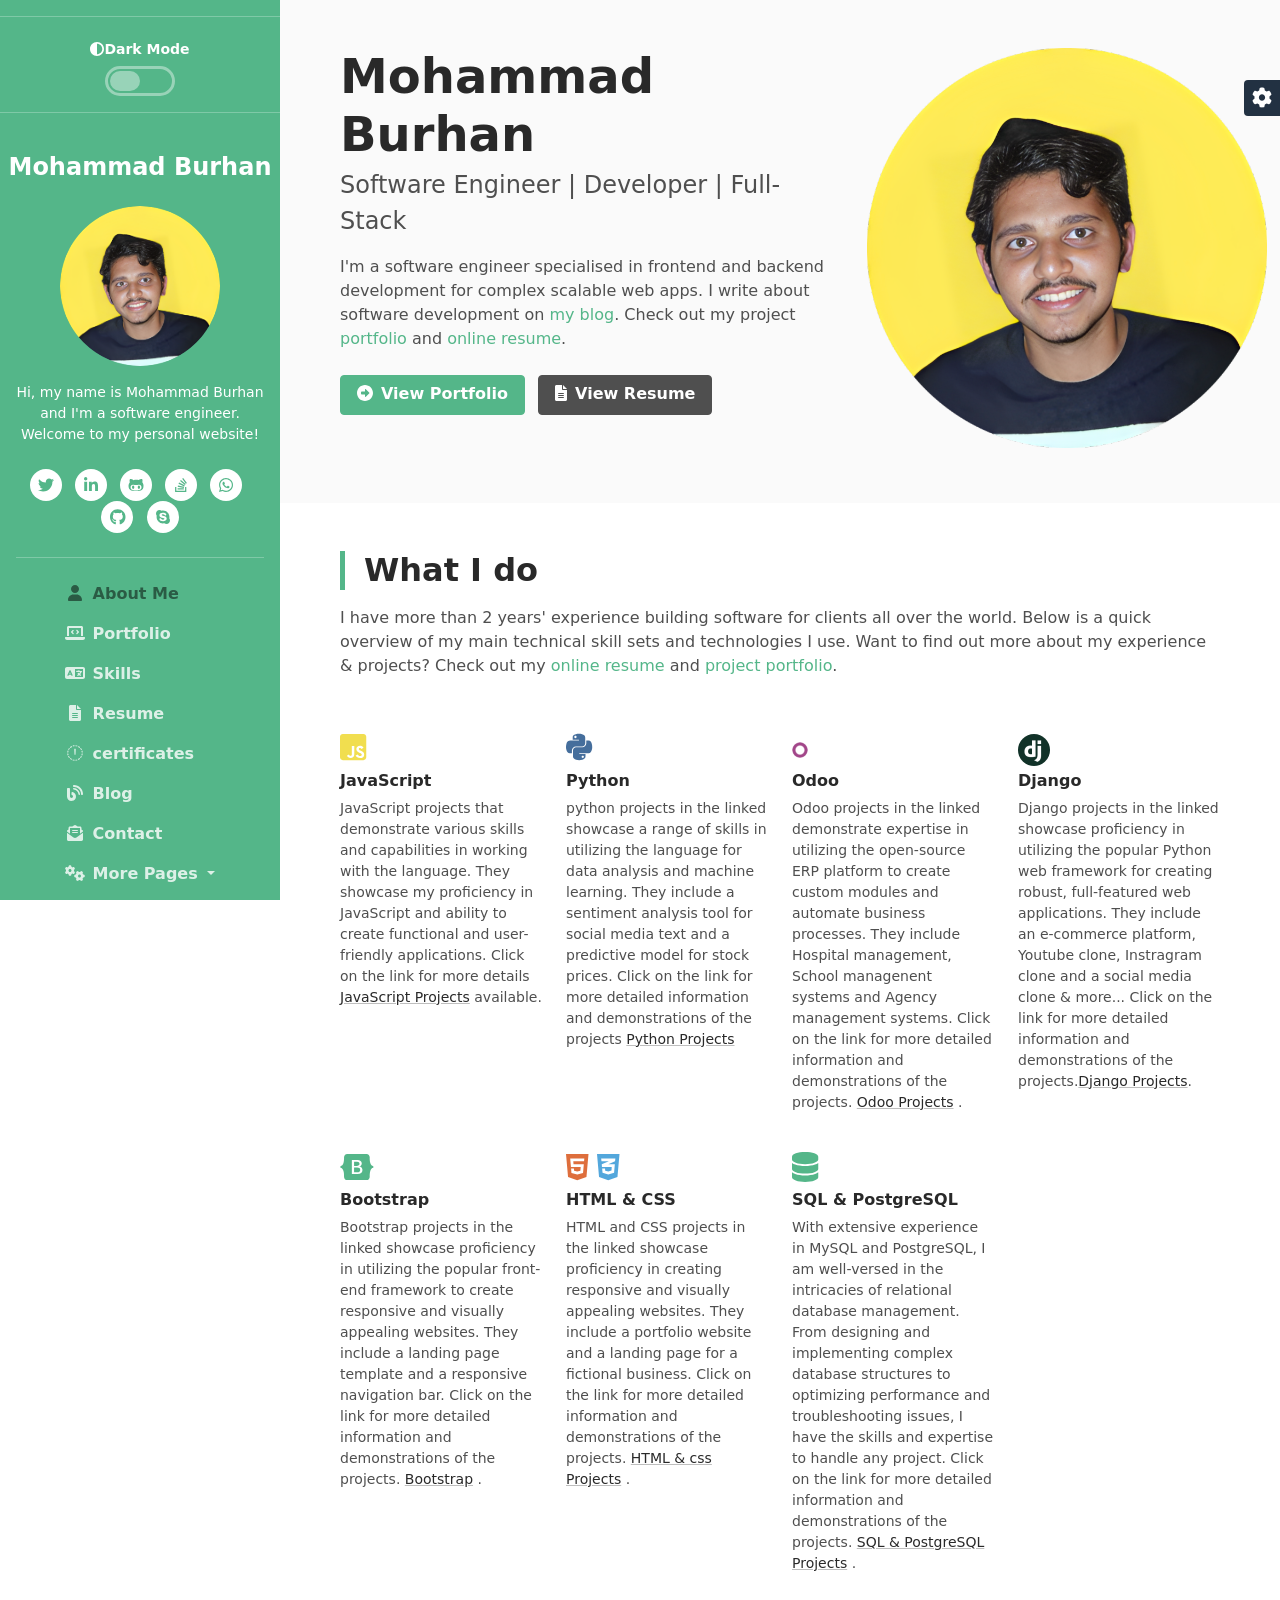
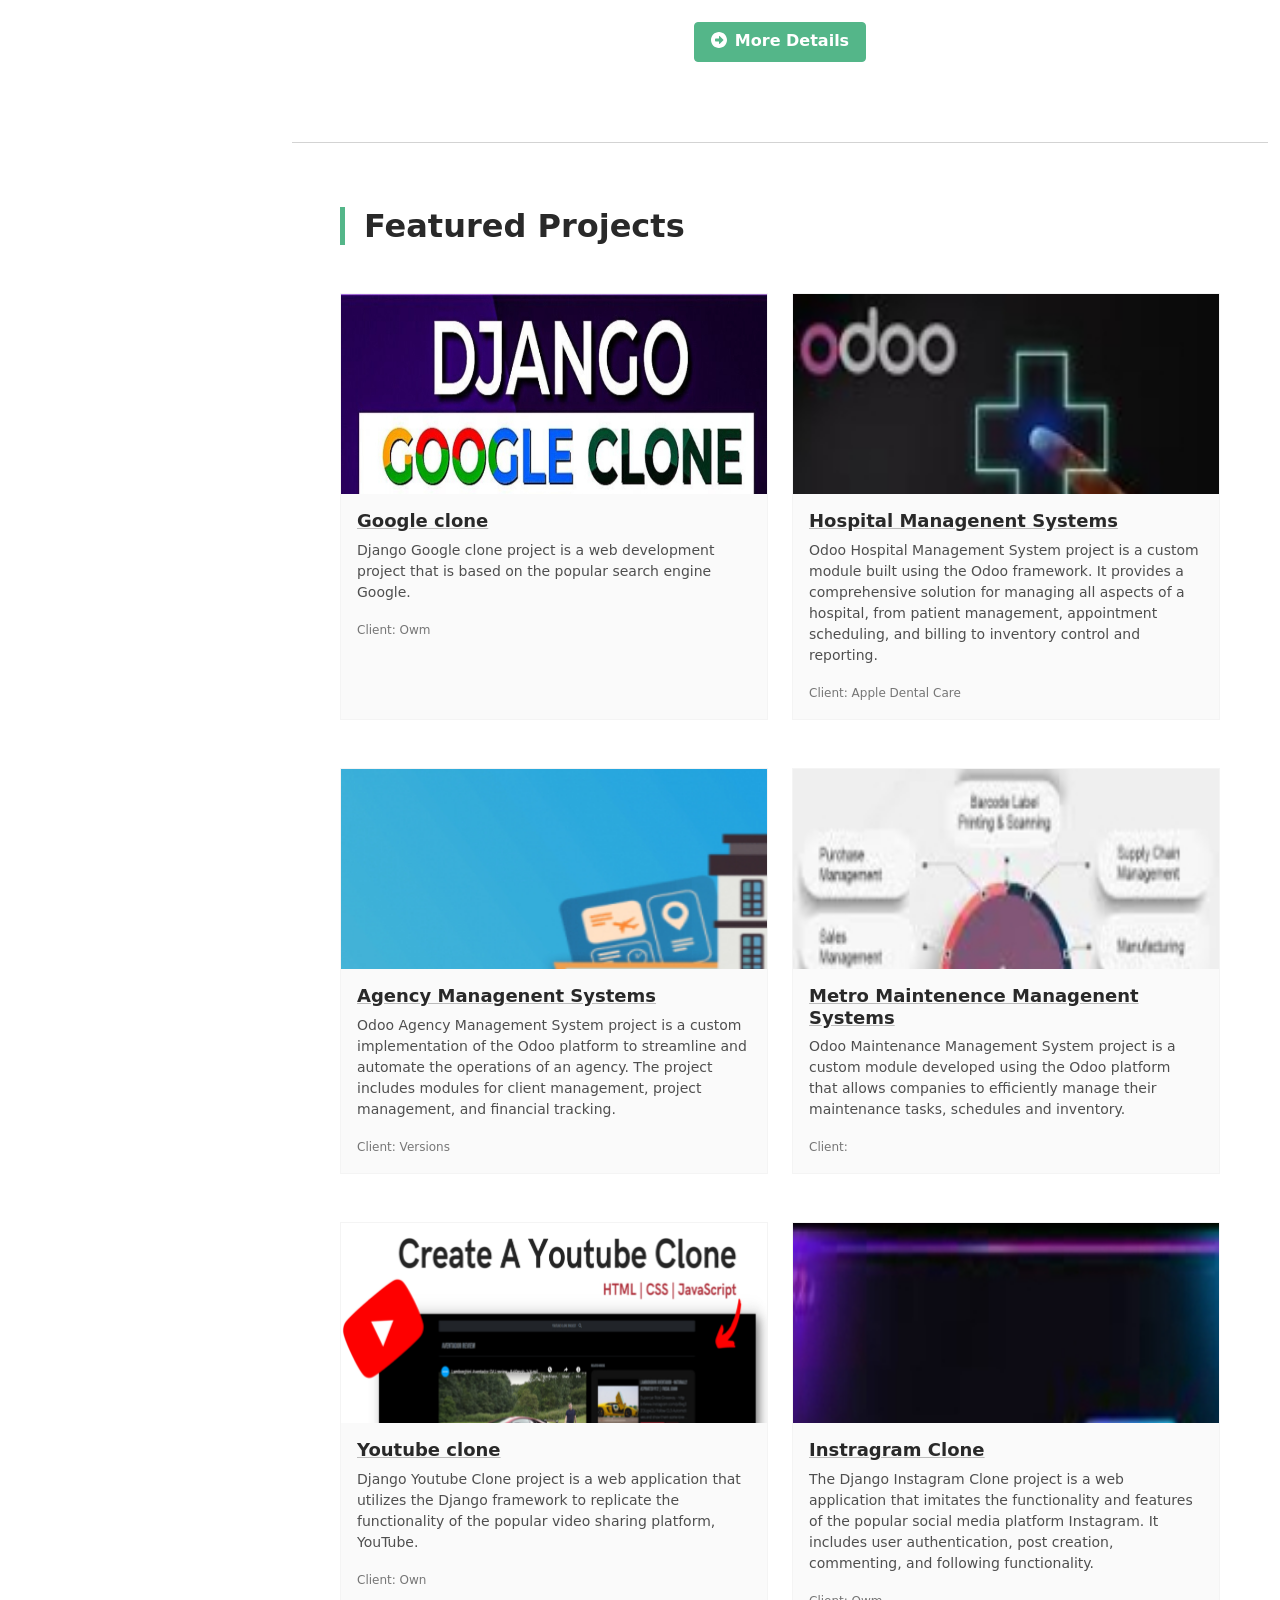
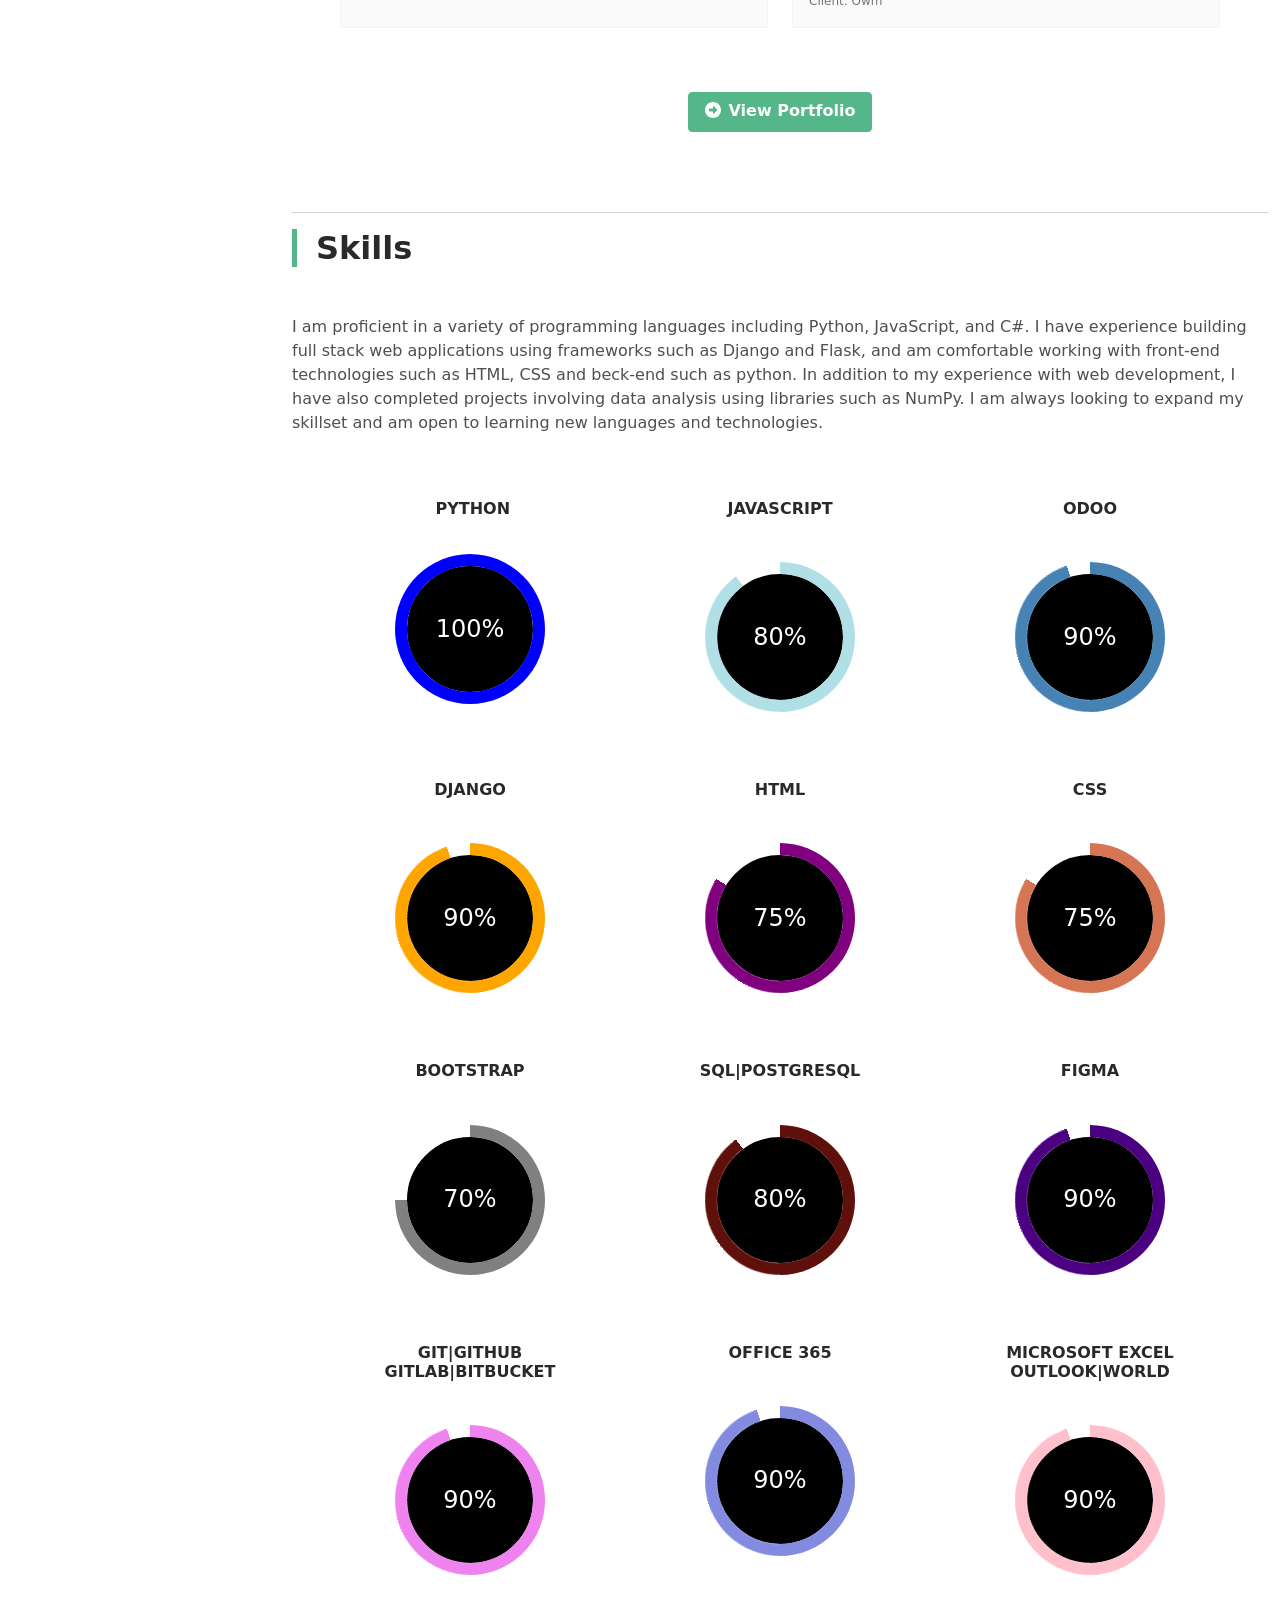
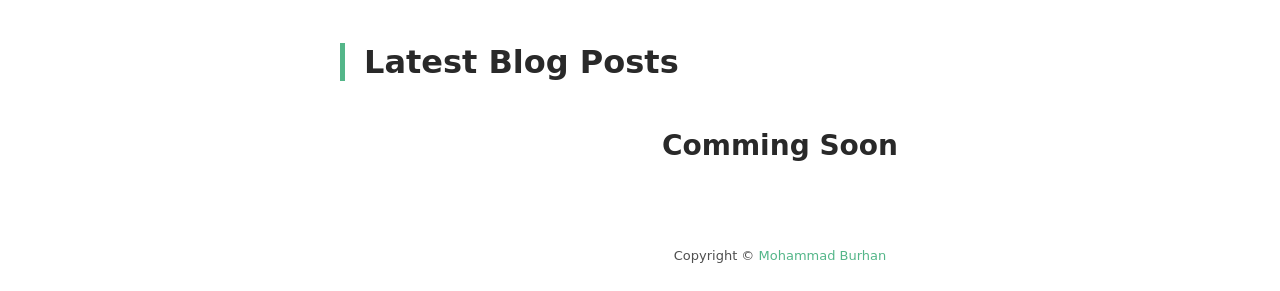
==== commit bea545a6: "updated" ====
--- a/index.html
+++ b/index.html
@@ -113,7 +113,7 @@
 								</li>
 								<li class="nav-item">
 									<a class="nav-link scrollto" href="certificates.html"><i
-											class="fa-duotone fa-file-certificate fa-fw me-2"></i>certificates</a>
+											class="fas fa-file-certificate fa-fw me-2"></i>certificates</a>
 								</li>
 								<li class="nav-item">
 									<a class="nav-link scrollto" href="blog-home.html"><i
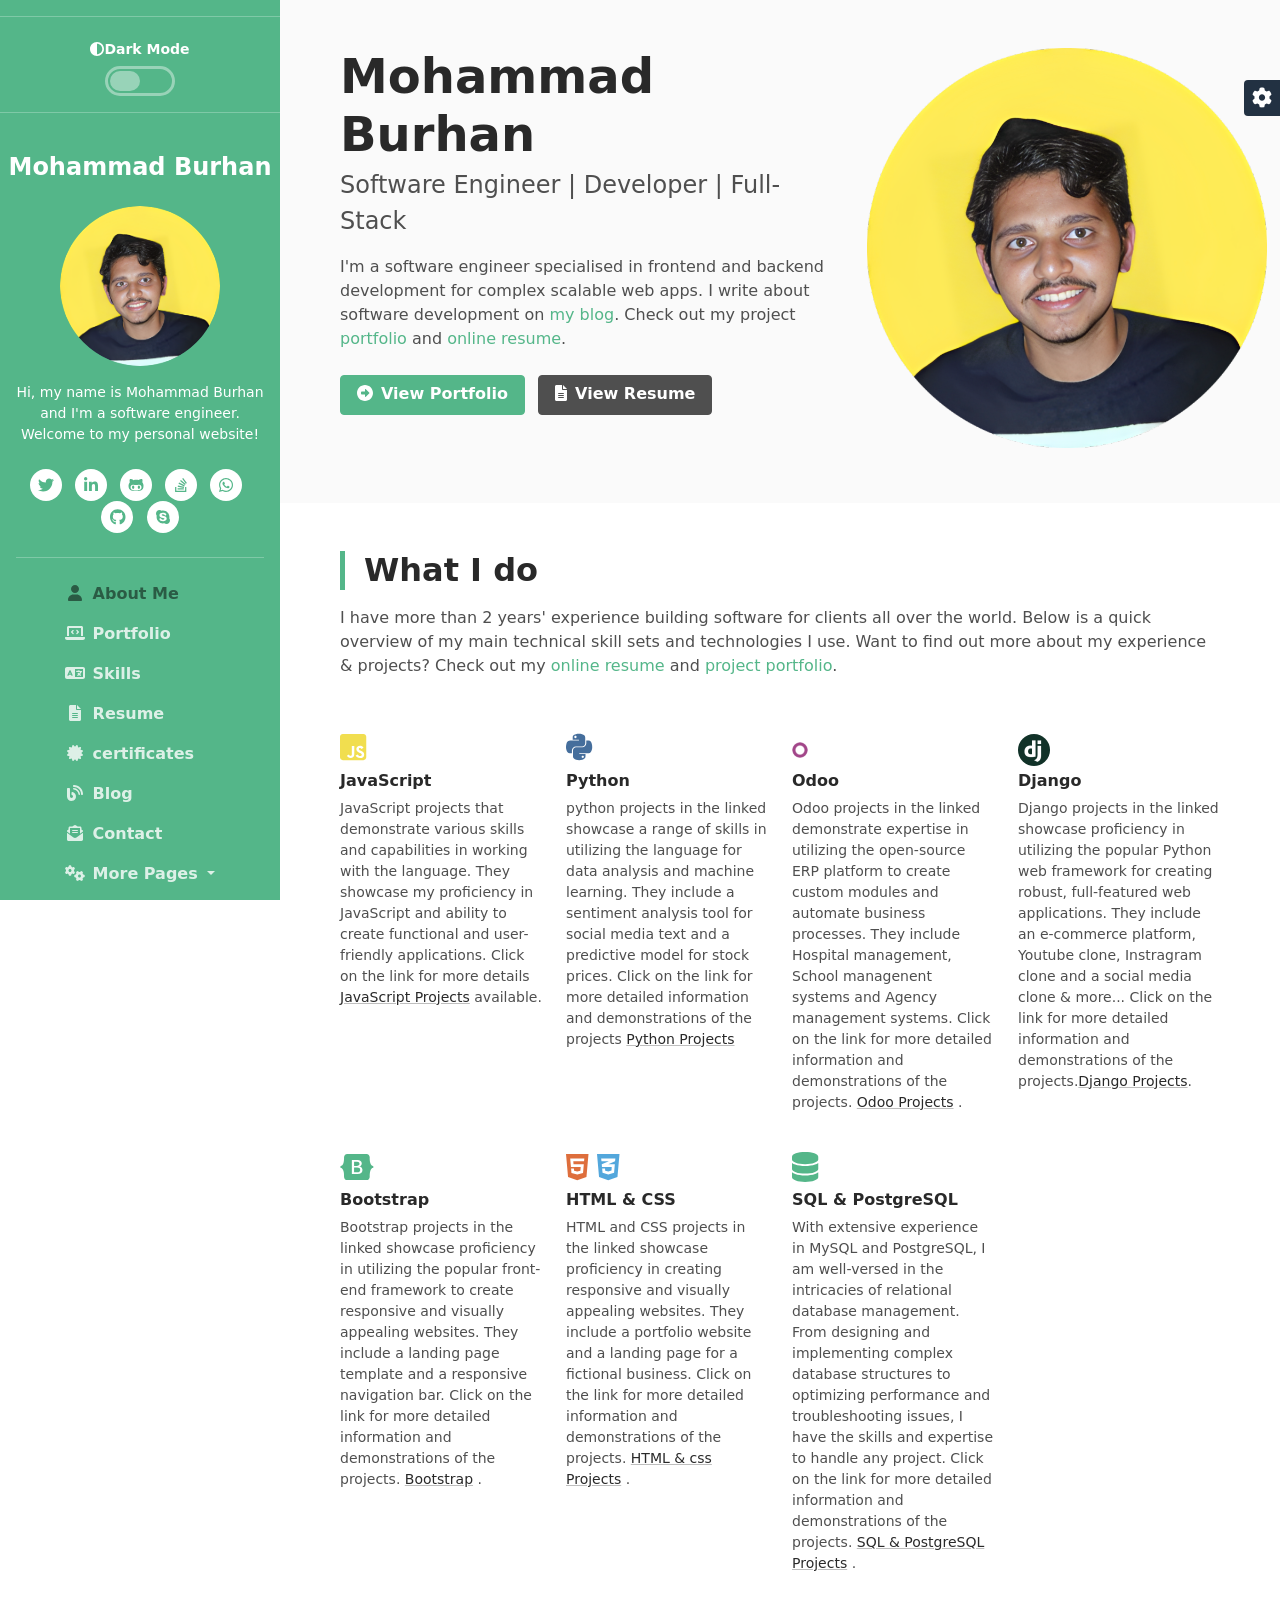
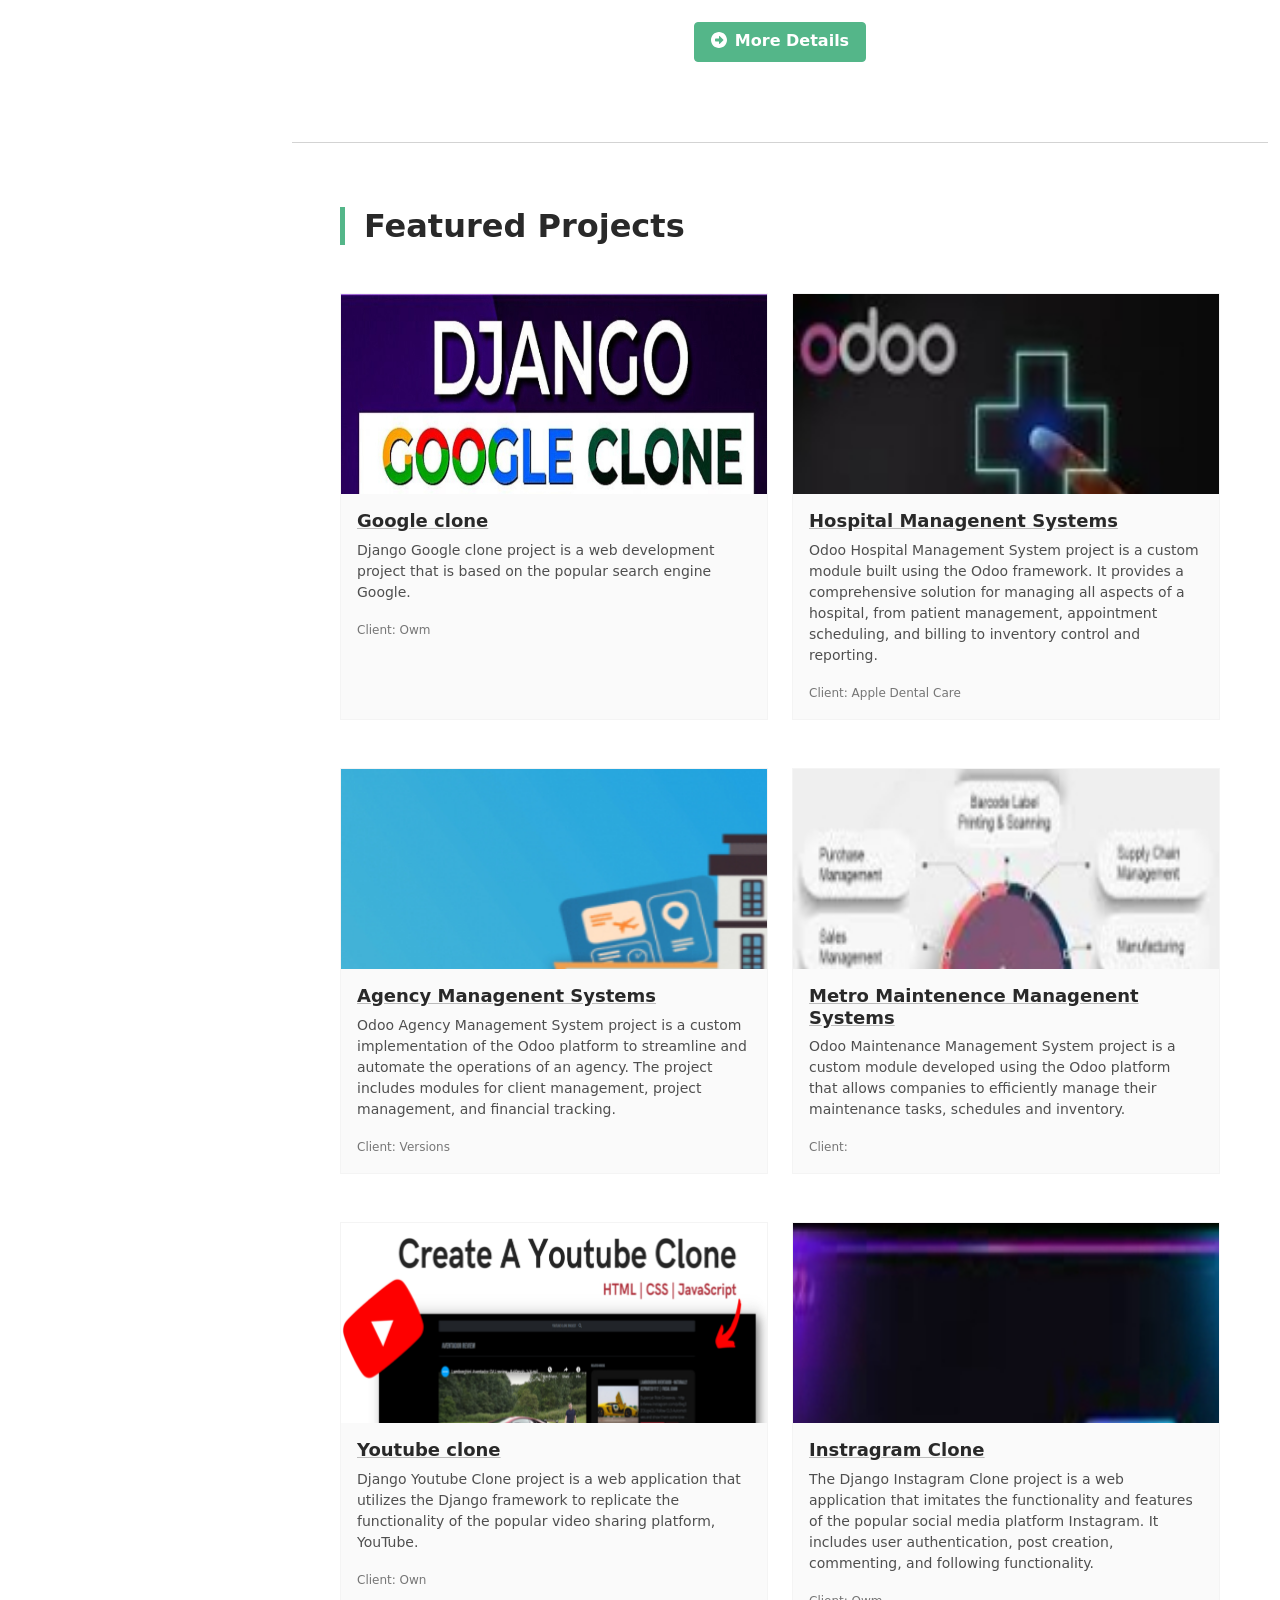
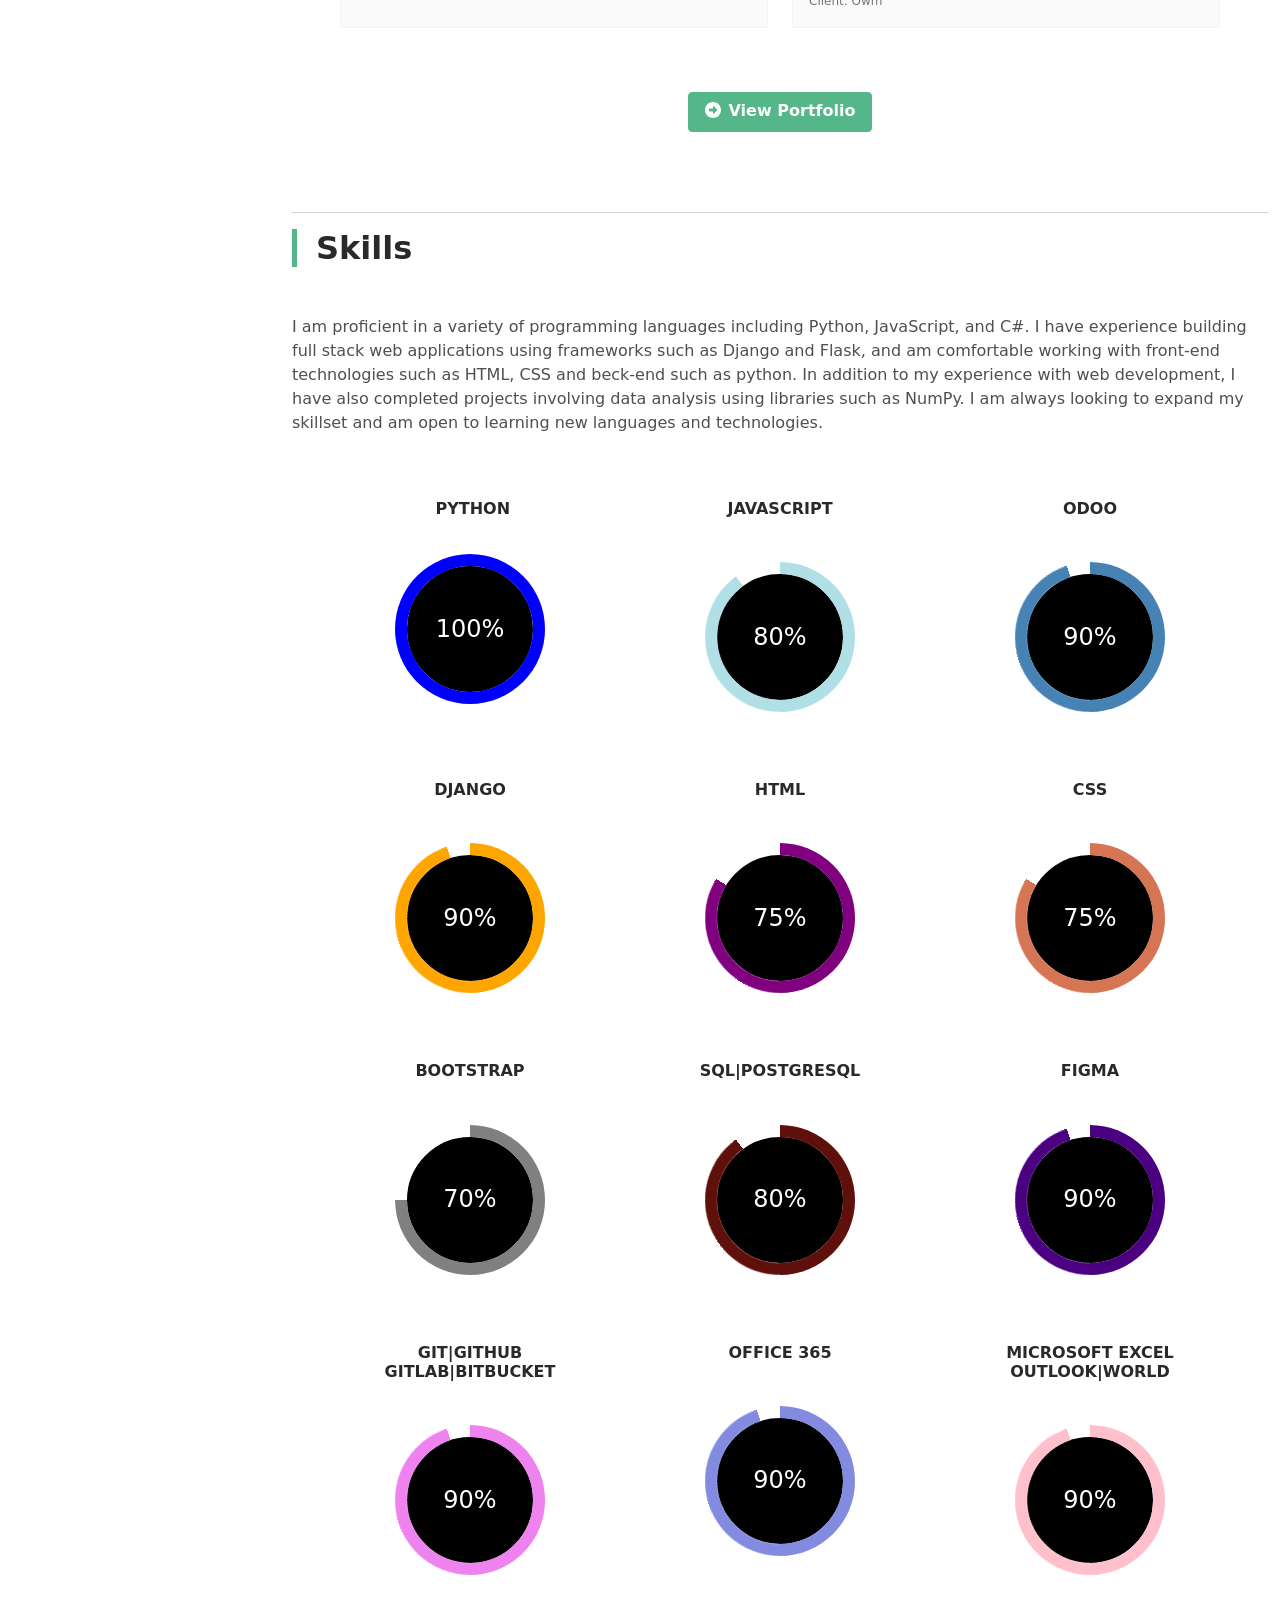
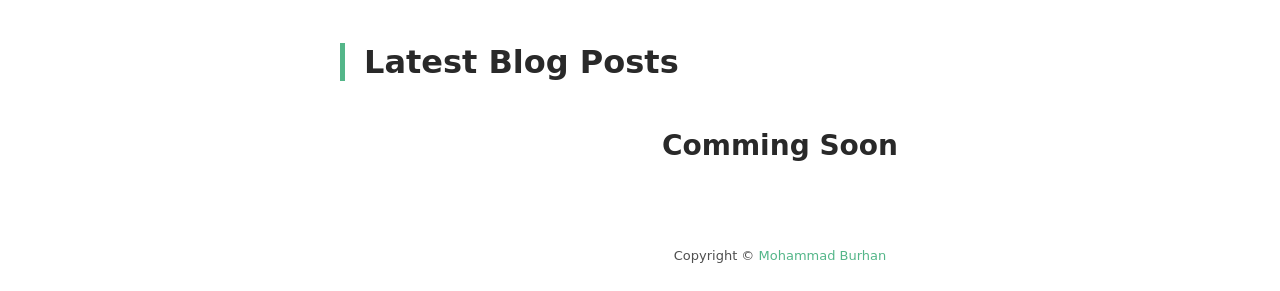
==== commit 14a0d7df: "updated" ====
--- a/index.html
+++ b/index.html
@@ -113,7 +113,7 @@
 								</li>
 								<li class="nav-item">
 									<a class="nav-link scrollto" href="certificates.html"><i
-											class="fas fa-file-certificate fa-fw me-2"></i>certificates</a>
+											class="fas fa-certificate fa-fw me-2"></i>certificates</a>
 								</li>
 								<li class="nav-item">
 									<a class="nav-link scrollto" href="blog-home.html"><i
